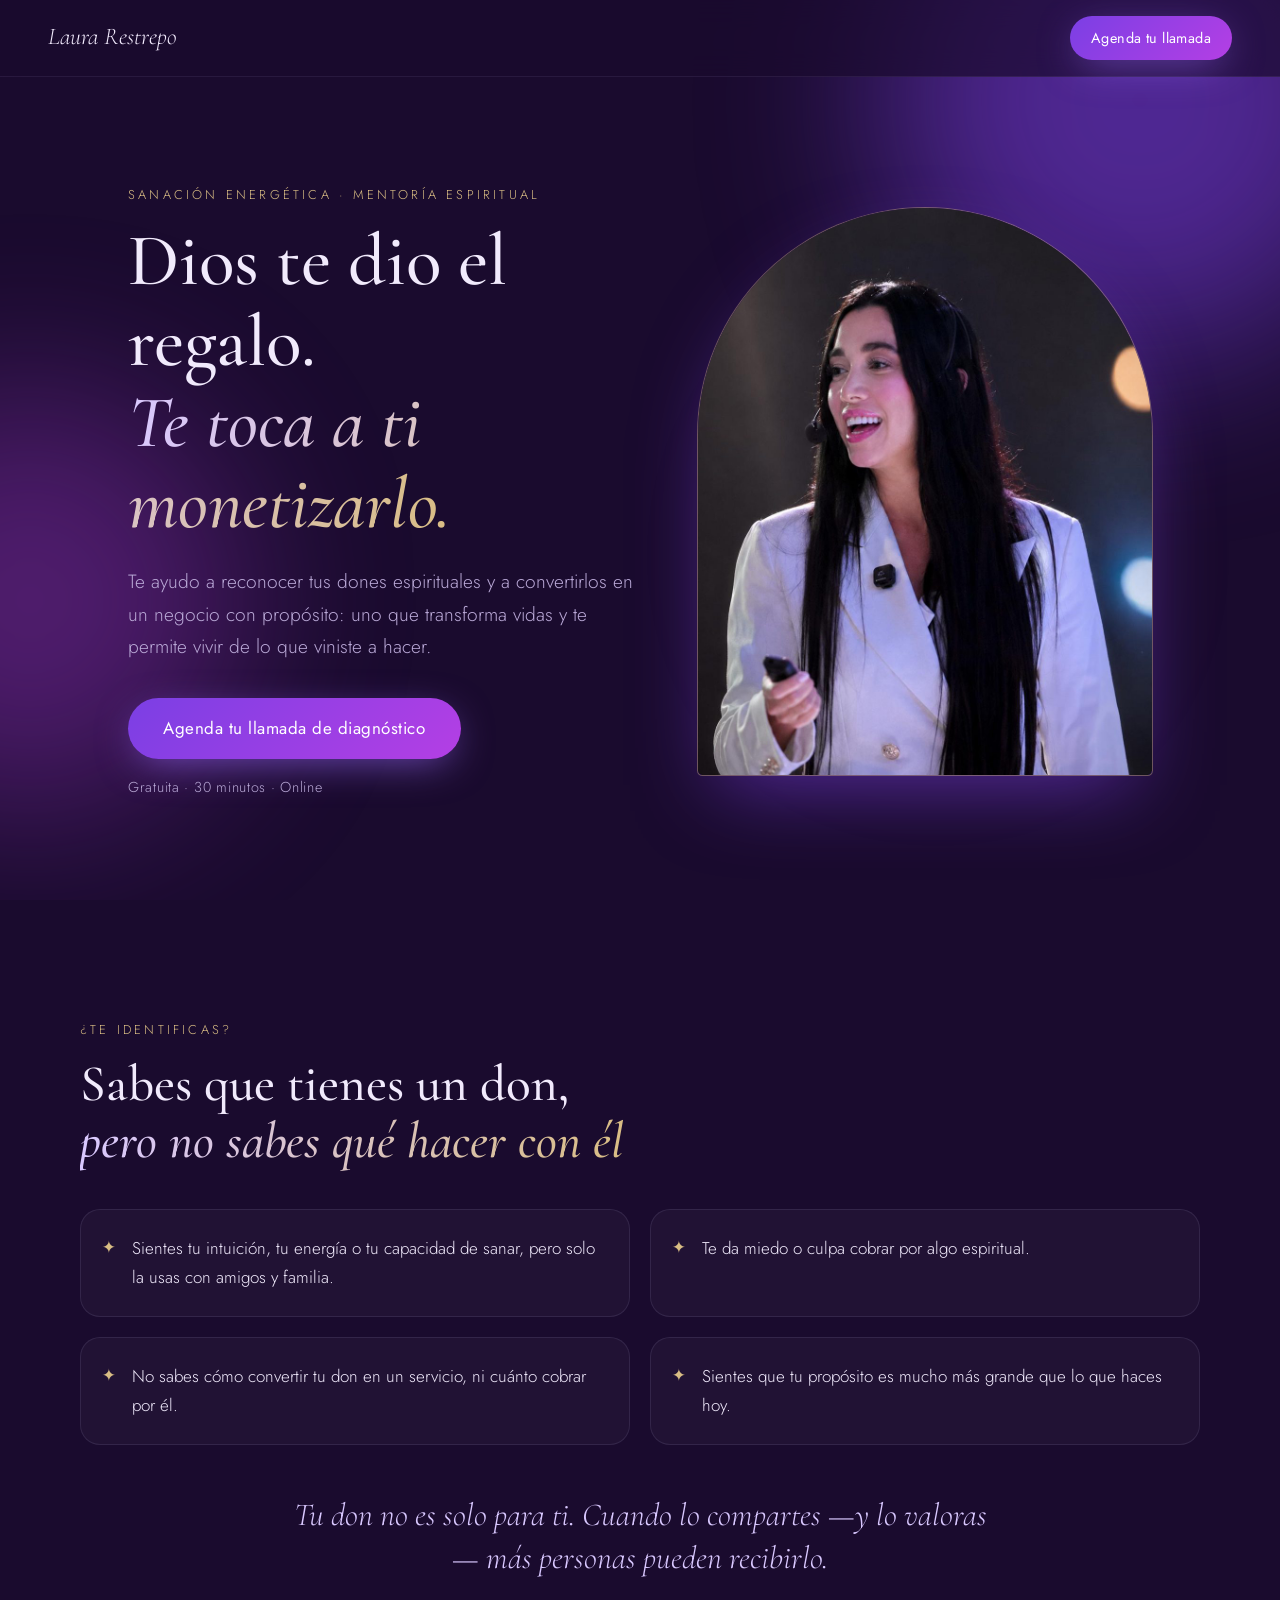
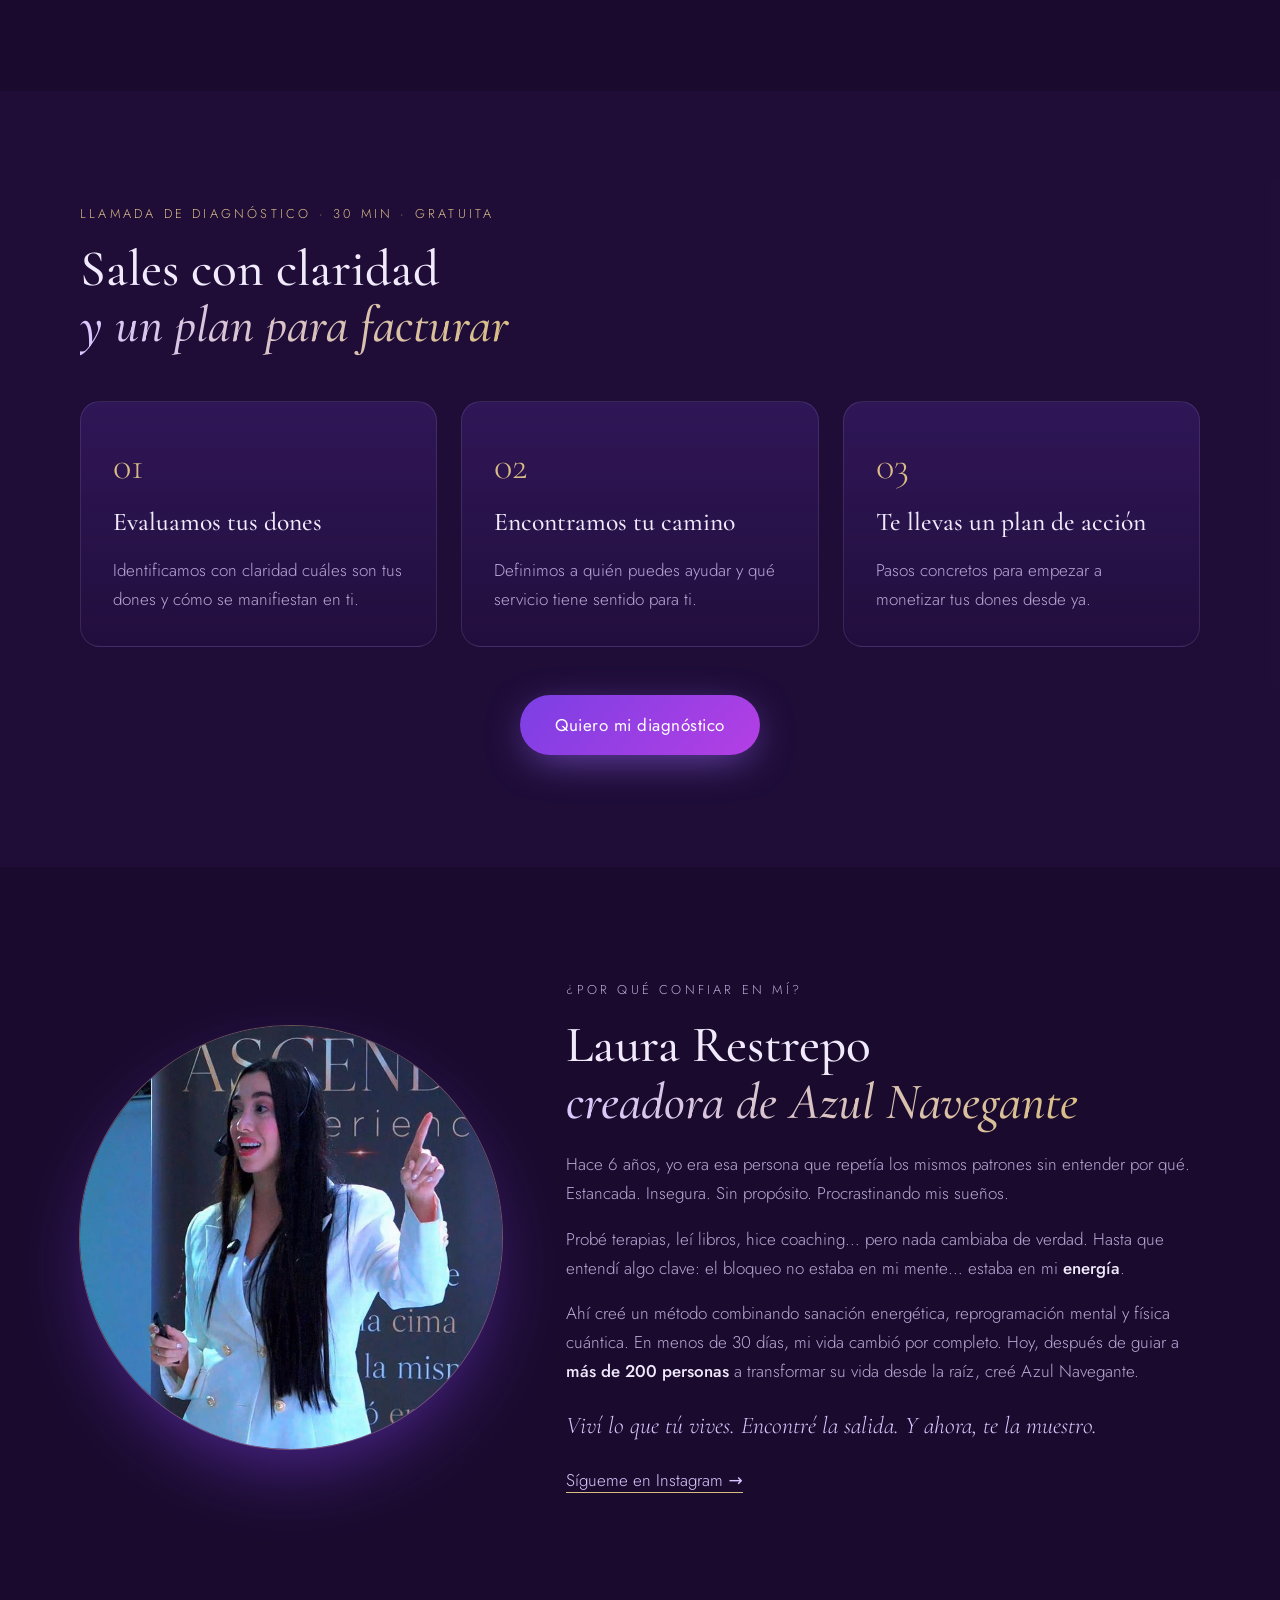
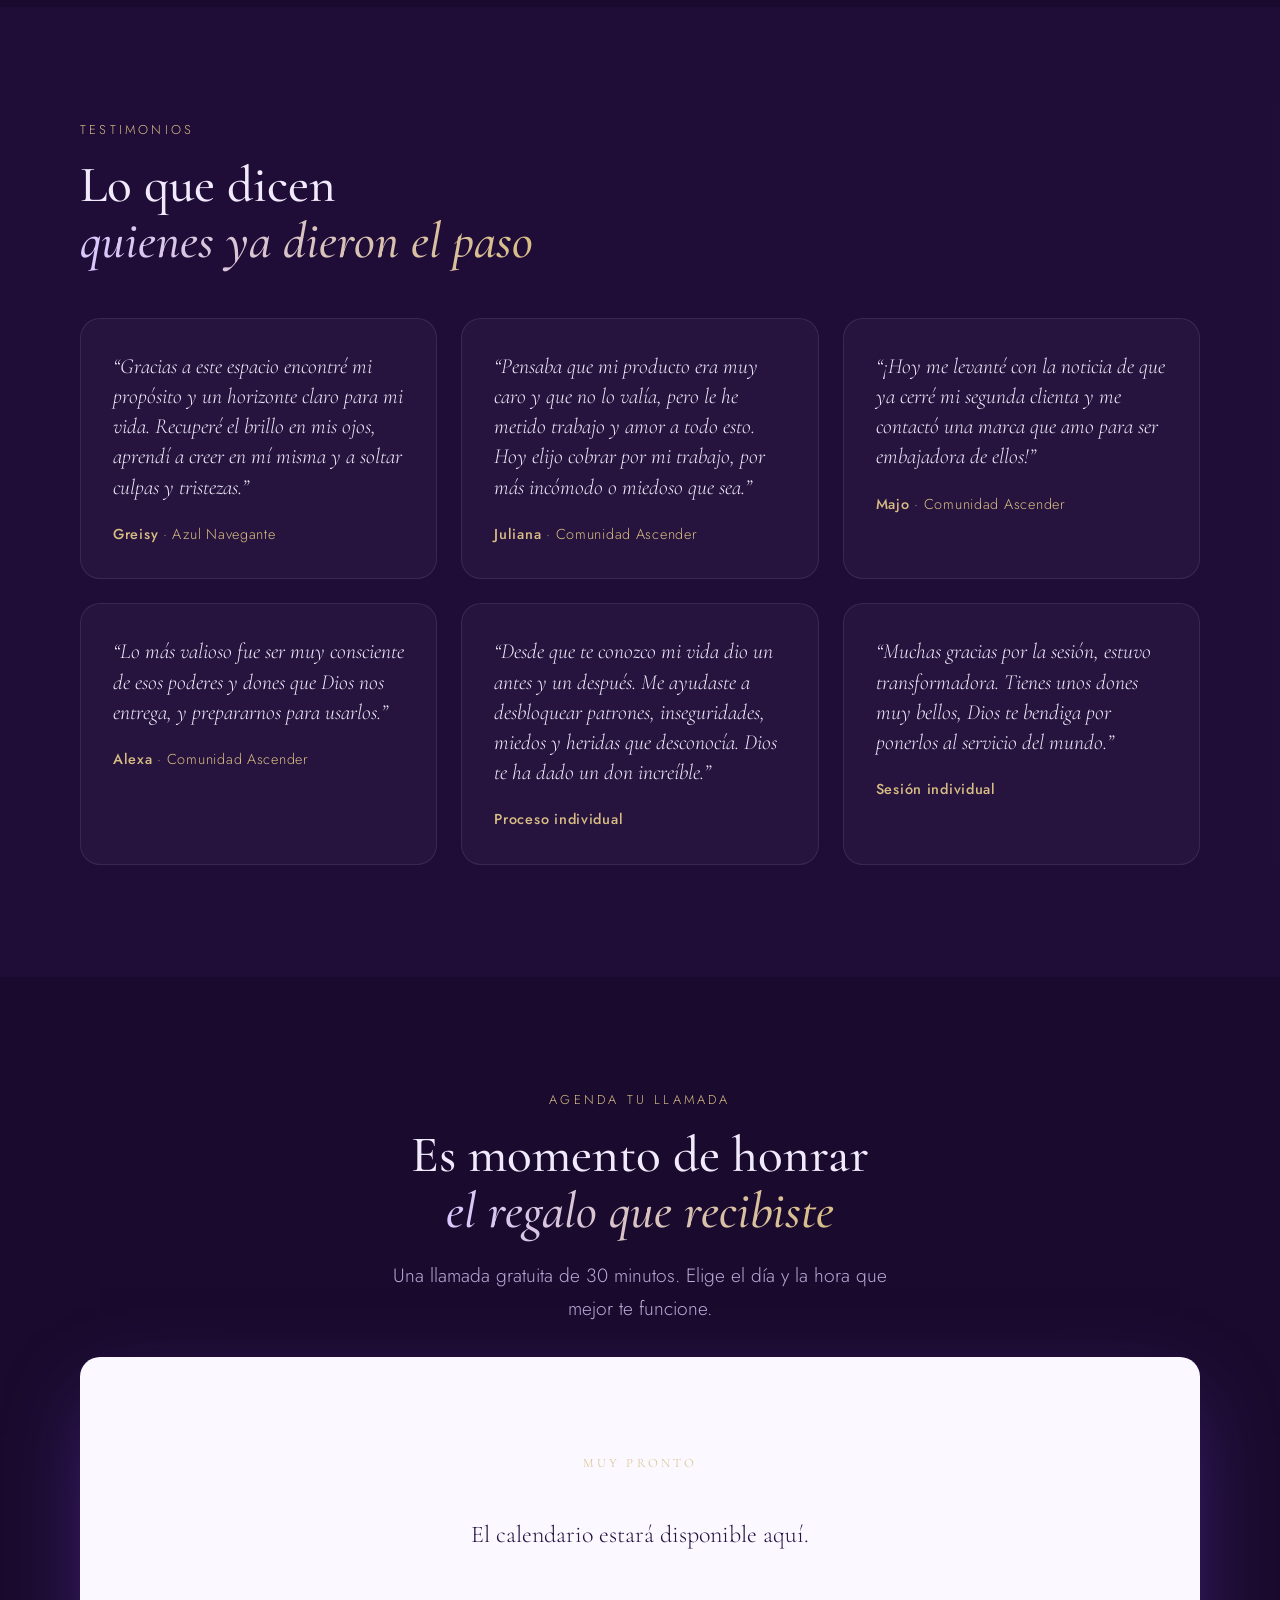
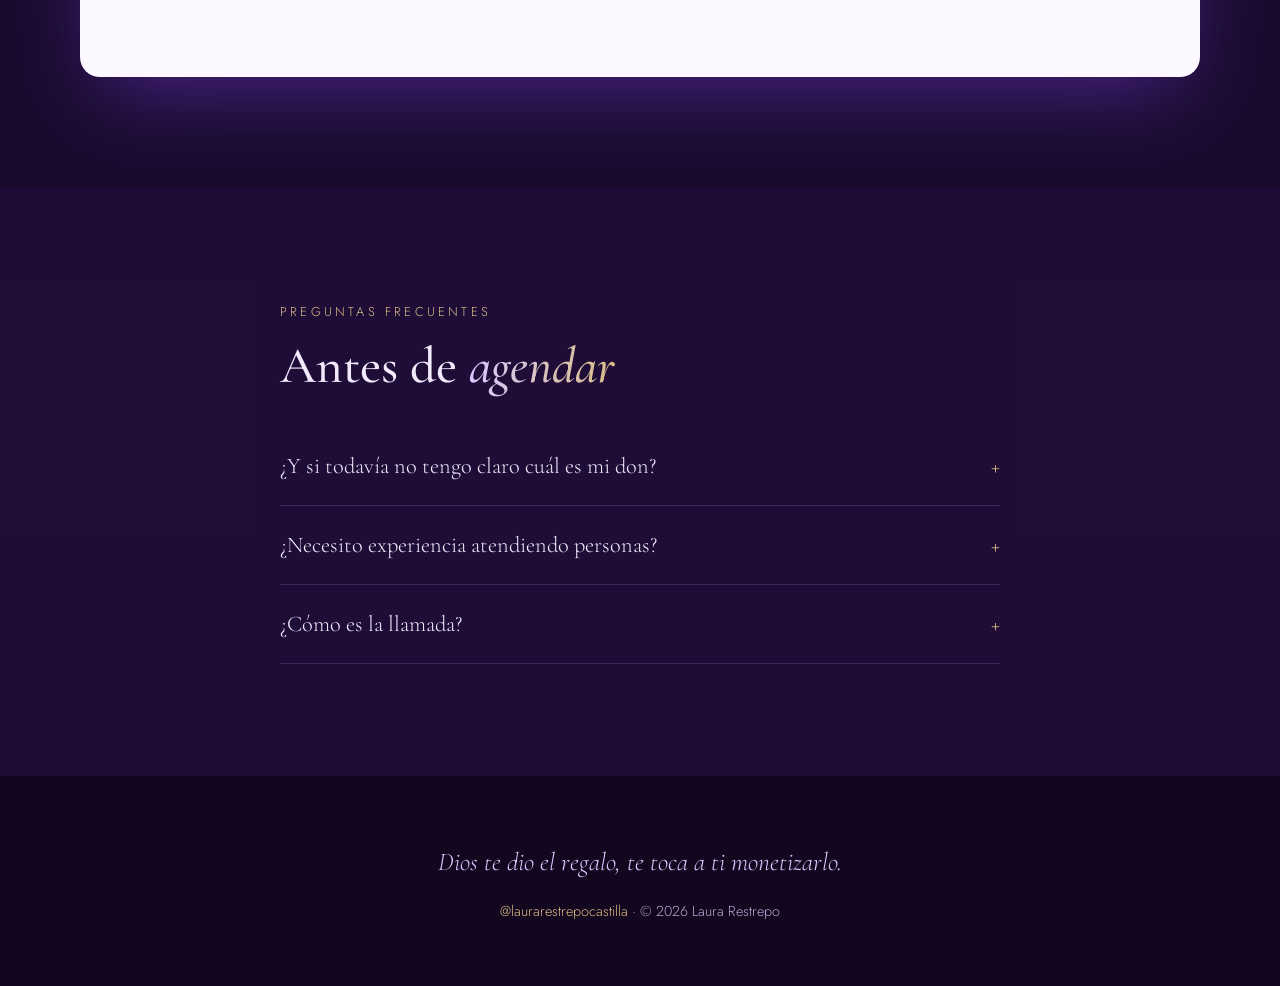
==== index.html @ 6143a809 "Testimonios reales en la landing y la masterclass Las capturas originales quedan fuera de git (Testi" ====
<!doctype html>
<html lang="es">
<head>
  <meta charset="utf-8" />
  <meta name="viewport" content="width=device-width, initial-scale=1" />
  <title>Laura Restrepo · Monetiza tus dones espirituales</title>
  <meta name="description" content="Dios te dio el regalo, te toca a ti monetizarlo. Agenda tu llamada de diagnóstico gratuita con Laura Restrepo y crea un plan de acción para facturar con tus dones espirituales." />
  <meta name="theme-color" content="#1a0b2e" />

  <!-- Open Graph (cómo se ve el link al compartirlo en WhatsApp / Instagram) -->
  <meta property="og:title" content="Dios te dio el regalo. Te toca a ti monetizarlo." />
  <meta property="og:description" content="Agenda tu llamada de diagnóstico con Laura Restrepo." />
  <meta property="og:image" content="/assets/laura.jpg" />
  <meta property="og:type" content="website" />

  <link rel="preconnect" href="https://fonts.googleapis.com" />
  <link rel="preconnect" href="https://fonts.gstatic.com" crossorigin />
  <link href="https://fonts.googleapis.com/css2?family=Cormorant+Garamond:ital,wght@0,400;0,500;0,600;1,400;1,500&family=Jost:wght@300;400;500&display=swap" rel="stylesheet" />
  <link rel="stylesheet" href="styles.css" />
</head>
<body>
  <div class="aura" aria-hidden="true">
    <span class="orb orb--1"></span>
    <span class="orb orb--2"></span>
    <span class="orb orb--3"></span>
  </div>

  <header class="nav">
    <a href="#" class="nav__logo">Laura Restrepo</a>
    <a href="#agenda" class="btn btn--small">Agenda tu llamada</a>
  </header>

  <main>
    <!-- HERO -->
    <section class="hero">
      <div class="hero__text reveal">
        <p class="eyebrow">Sanación energética · Mentoría espiritual</p>
        <h1>Dios te dio el regalo.<br /><em>Te toca a ti monetizarlo.</em></h1>
        <p class="lead">
          Te ayudo a reconocer tus dones espirituales y a convertirlos en un negocio
          con propósito: uno que transforma vidas y te permite vivir de lo que viniste a hacer.
        </p>
        <a href="#agenda" class="btn">Agenda tu llamada de diagnóstico</a>
        <p class="cta-note">Gratuita · 30 minutos · Online</p>
      </div>
      <div class="hero__photo reveal">
        <div class="photo-frame">
          <!-- Reemplaza assets/laura.jpg por la foto principal de Laura (vertical, 4:5) -->
          <img src="assets/laura.jpg" alt="Laura Restrepo, sanadora energética" onerror="this.remove()" />
        </div>
      </div>
    </section>

    <!-- DOLOR -->
    <section class="section">
      <div class="container">
        <p class="eyebrow reveal">¿Te identificas?</p>
        <h2 class="reveal">Sabes que tienes un don,<br /><em>pero no sabes qué hacer con él</em></h2>
        <ul class="pains">
          <li class="reveal">Sientes tu intuición, tu energía o tu capacidad de sanar, pero solo la usas con amigos y familia.</li>
          <li class="reveal">Te da miedo o culpa cobrar por algo espiritual.</li>
          <li class="reveal">No sabes cómo convertir tu don en un servicio, ni cuánto cobrar por él.</li>
          <li class="reveal">Sientes que tu propósito es mucho más grande que lo que haces hoy.</li>
        </ul>
        <blockquote class="reframe reveal">
          Tu don no es solo para ti. Cuando lo compartes —y lo valoras— más personas pueden recibirlo.
        </blockquote>
      </div>
    </section>

    <!-- LA LLAMADA -->
    <section class="section section--alt">
      <div class="container">
        <p class="eyebrow reveal">Llamada de diagnóstico · 30 min · Gratuita</p>
        <h2 class="reveal">Sales con claridad<br /><em>y un plan para facturar</em></h2>
        <div class="steps">
          <article class="step reveal">
            <span class="step__num">01</span>
            <h3>Evaluamos tus dones</h3>
            <p>Identificamos con claridad cuáles son tus dones y cómo se manifiestan en ti.</p>
          </article>
          <article class="step reveal">
            <span class="step__num">02</span>
            <h3>Encontramos tu camino</h3>
            <p>Definimos a quién puedes ayudar y qué servicio tiene sentido para ti.</p>
          </article>
          <article class="step reveal">
            <span class="step__num">03</span>
            <h3>Te llevas un plan de acción</h3>
            <p>Pasos concretos para empezar a monetizar tus dones desde ya.</p>
          </article>
        </div>
        <div class="center reveal">
          <a href="#agenda" class="btn">Quiero mi diagnóstico</a>
        </div>
      </div>
    </section>

    <!-- SOBRE LAURA -->
    <section class="section">
      <div class="container about">
        <div class="about__photo reveal">
          <div class="photo-frame photo-frame--round">
            <!-- Foto secundaria de Laura (cuadrada) -->
            <img src="assets/laura-about.jpg" alt="Laura Restrepo" onerror="this.remove()" />
          </div>
        </div>
        <div class="about__text reveal">
          <p class="eyebrow">¿Por qué confiar en mí?</p>
          <h2>Laura Restrepo<br /><em>creadora de Azul Navegante</em></h2>
          <p>
            Hace 6 años, yo era esa persona que repetía los mismos patrones sin entender por qué.
            Estancada. Insegura. Sin propósito. Procrastinando mis sueños.
          </p>
          <p>
            Probé terapias, leí libros, hice coaching… pero nada cambiaba de verdad. Hasta que entendí algo clave:
            el bloqueo no estaba en mi mente… estaba en mi <strong>energía</strong>.
          </p>
          <p>
            Ahí creé un método combinando sanación energética, reprogramación mental y física cuántica.
            En menos de 30 días, mi vida cambió por completo. Hoy, después de guiar a
            <strong>más de 200 personas</strong> a transformar su vida desde la raíz, creé Azul Navegante.
          </p>
          <p class="about__close">Viví lo que tú vives. Encontré la salida. Y ahora, te la muestro.</p>
          <a href="https://www.instagram.com/laurarestrepocastilla/" target="_blank" rel="noopener" class="link">
            Sígueme en Instagram →
          </a>
        </div>
      </div>
    </section>

    <!-- TESTIMONIOS -->
    <section class="section section--alt">
      <div class="container">
        <p class="eyebrow reveal">Testimonios</p>
        <h2 class="reveal">Lo que dicen<br /><em>quienes ya dieron el paso</em></h2>
        <div class="testimonials">
          <figure class="testimonial reveal">
            <blockquote>“Gracias a este espacio encontré mi propósito y un horizonte claro para mi vida. Recuperé el brillo en mis ojos, aprendí a creer en mí misma y a soltar culpas y tristezas.”</blockquote>
            <figcaption><strong>Greisy</strong> · Azul Navegante</figcaption>
          </figure>
          <figure class="testimonial reveal">
            <blockquote>“Pensaba que mi producto era muy caro y que no lo valía, pero le he metido trabajo y amor a todo esto. Hoy elijo cobrar por mi trabajo, por más incómodo o miedoso que sea.”</blockquote>
            <figcaption><strong>Juliana</strong> · Comunidad Ascender</figcaption>
          </figure>
          <figure class="testimonial reveal">
            <blockquote>“¡Hoy me levanté con la noticia de que ya cerré mi segunda clienta y me contactó una marca que amo para ser embajadora de ellos!”</blockquote>
            <figcaption><strong>Majo</strong> · Comunidad Ascender</figcaption>
          </figure>
          <figure class="testimonial reveal">
            <blockquote>“Lo más valioso fue ser muy consciente de esos poderes y dones que Dios nos entrega, y prepararnos para usarlos.”</blockquote>
            <figcaption><strong>Alexa</strong> · Comunidad Ascender</figcaption>
          </figure>
          <figure class="testimonial reveal">
            <blockquote>“Desde que te conozco mi vida dio un antes y un después. Me ayudaste a desbloquear patrones, inseguridades, miedos y heridas que desconocía. Dios te ha dado un don increíble.”</blockquote>
            <figcaption><strong>Proceso individual</strong></figcaption>
          </figure>
          <figure class="testimonial reveal">
            <blockquote>“Muchas gracias por la sesión, estuvo transformadora. Tienes unos dones muy bellos, Dios te bendiga por ponerlos al servicio del mundo.”</blockquote>
            <figcaption><strong>Sesión individual</strong></figcaption>
          </figure>
        </div>
      </div>
    </section>

    <!-- AGENDA -->
    <section class="section" id="agenda">
      <div class="container">
        <p class="eyebrow reveal">Agenda tu llamada</p>
        <h2 class="reveal">Es momento de honrar<br /><em>el regalo que recibiste</em></h2>
        <p class="lead center reveal">Una llamada gratuita de 30 minutos. Elige el día y la hora que mejor te funcione.</p>
        <!-- El link de Calendly se configura en script.js (CALENDLY_URL) -->
        <div id="calendly" class="booking reveal">
          <div class="booking__placeholder">
            <p class="eyebrow">Muy pronto</p>
            <p>El calendario estará disponible aquí.</p>
          </div>
        </div>
      </div>
    </section>

    <!-- FAQ -->
    <section class="section section--alt">
      <div class="container container--narrow">
        <p class="eyebrow reveal">Preguntas frecuentes</p>
        <h2 class="reveal">Antes de <em>agendar</em></h2>
        <div class="faq">
          <details class="reveal">
            <summary>¿Y si todavía no tengo claro cuál es mi don?</summary>
            <p>Para eso es la llamada. Juntas evaluamos lo que sientes y vives, y le damos nombre a tus dones.</p>
          </details>
          <details class="reveal">
            <summary>¿Necesito experiencia atendiendo personas?</summary>
            <p>No. Trabajamos desde donde estás hoy, tengas o no clientes.</p>
          </details>
          <details class="reveal">
            <summary>¿Cómo es la llamada?</summary>
            <p>Es una videollamada online, gratuita, de 30 minutos. Al final, si tiene sentido trabajar juntas, te cuento cómo puedo acompañarte. Si no, igual te llevas tu plan de acción.</p>
          </details>
        </div>
      </div>
    </section>
  </main>

  <footer class="footer">
    <p class="footer__quote">Dios te dio el regalo, te toca a ti monetizarlo.</p>
    <p>
      <a href="https://www.instagram.com/laurarestrepocastilla/" target="_blank" rel="noopener">@laurarestrepocastilla</a>
      · © <span id="year"></span> Laura Restrepo
    </p>
  </footer>

  <script src="script.js"></script>
</body>
</html>
---- styles.css ----
:root {
  --plum-950: #12071f;
  --plum-900: #1a0b2e;
  --plum-800: #261242;
  --violet-500: #7b3fe4;
  --violet-400: #9d6bff;
  --lavender-200: #d9c8ff;
  --lavender-50: #fbf8ff;
  --gold: #d9bd84;
  --text: #f1eafc;
  --text-muted: #b9a8d6;

  --font-display: "Cormorant Garamond", Georgia, serif;
  --font-body: "Jost", system-ui, sans-serif;

  --radius: 20px;
  --max: 1120px;
}

*,
*::before,
*::after { box-sizing: border-box; }

html { scroll-behavior: smooth; }

body {
  margin: 0;
  background: var(--plum-900);
  color: var(--text);
  font-family: var(--font-body);
  font-weight: 300;
  font-size: 1.0625rem;
  line-height: 1.7;
  overflow-x: hidden;
}

img { display: block; max-width: 100%; }
a { color: inherit; }

h1, h2, h3 {
  font-family: var(--font-display);
  font-weight: 500;
  line-height: 1.1;
  margin: 0 0 1.25rem;
}
h1 { font-size: clamp(2.6rem, 6vw, 4.6rem); }
h2 { font-size: clamp(2rem, 4.5vw, 3.2rem); }
h3 { font-size: 1.6rem; }
h1 em, h2 em {
  font-style: italic;
  background: linear-gradient(90deg, var(--lavender-200), var(--gold));
  -webkit-background-clip: text;
  background-clip: text;
  color: transparent;
}

.eyebrow {
  font-size: 0.8rem;
  letter-spacing: 0.25em;
  text-transform: uppercase;
  color: var(--gold);
  margin: 0 0 1rem;
}
.lead { font-size: 1.2rem; color: var(--text-muted); max-width: 34rem; }
.center { text-align: center; margin-inline: auto; }

/* ---------- Aura de fondo ---------- */
.aura { position: fixed; inset: 0; z-index: -1; overflow: hidden; pointer-events: none; }
.orb {
  position: absolute;
  border-radius: 50%;
  filter: blur(90px);
  opacity: 0.55;
  animation: float 18s ease-in-out infinite alternate;
}
.orb--1 { width: 520px; height: 520px; background: var(--violet-500); top: -160px; right: -120px; }
.orb--2 { width: 420px; height: 420px; background: #b43fe4; bottom: 10%; left: -180px; animation-delay: -6s; opacity: 0.35; }
.orb--3 { width: 300px; height: 300px; background: var(--gold); top: 45%; right: 15%; animation-delay: -12s; opacity: 0.12; }

@keyframes float {
  to { transform: translate(60px, 80px) scale(1.15); }
}

/* ---------- Botones ---------- */
.btn {
  display: inline-block;
  padding: 1rem 2.2rem;
  border-radius: 999px;
  background: linear-gradient(135deg, var(--violet-500), #b43fe4);
  color: #fff;
  text-decoration: none;
  font-weight: 400;
  letter-spacing: 0.03em;
  box-shadow: 0 10px 40px -10px rgba(157, 107, 255, 0.7);
  transition: transform 0.25s, box-shadow 0.25s;
}
.btn:hover { transform: translateY(-2px); box-shadow: 0 16px 50px -10px rgba(157, 107, 255, 0.9); }
.btn--small { padding: 0.6rem 1.3rem; font-size: 0.9rem; }

.link { color: var(--lavender-200); text-decoration: none; border-bottom: 1px solid var(--gold); }

/* ---------- Nav ---------- */
.nav {
  position: sticky;
  top: 0;
  z-index: 10;
  display: flex;
  align-items: center;
  justify-content: space-between;
  padding: 1rem clamp(1rem, 4vw, 3rem);
  background: rgba(26, 11, 46, 0.7);
  backdrop-filter: blur(14px);
  border-bottom: 1px solid rgba(217, 200, 255, 0.08);
}
.nav__logo {
  font-family: var(--font-display);
  font-size: 1.5rem;
  font-style: italic;
  text-decoration: none;
}

/* ---------- Hero ---------- */
.hero {
  max-width: var(--max);
  margin: 0 auto;
  min-height: calc(100vh - 70px);
  display: grid;
  grid-template-columns: 1.15fr 1fr;
  align-items: center;
  gap: 3rem;
  padding: 3rem clamp(1rem, 4vw, 3rem);
}
.hero__text .lead { margin-bottom: 2.2rem; }

.photo-frame {
  position: relative;
  aspect-ratio: 4 / 5;
  border-radius: 999px 999px var(--radius) var(--radius);
  overflow: hidden;
  background:
    radial-gradient(circle at 50% 35%, rgba(217, 189, 132, 0.35), transparent 60%),
    linear-gradient(160deg, var(--plum-800), var(--violet-500));
  box-shadow: 0 0 0 1px rgba(217, 189, 132, 0.4), 0 30px 80px -20px rgba(123, 63, 228, 0.6);
}
.photo-frame img { width: 100%; height: 100%; object-fit: cover; }
.photo-frame--round { aspect-ratio: 1; border-radius: 50%; }

/* ---------- Secciones ---------- */
.section { padding: clamp(4rem, 10vw, 7rem) clamp(1rem, 4vw, 3rem); }
.section--alt { background: rgba(38, 18, 66, 0.55); }
.container { max-width: var(--max); margin: 0 auto; }
.container--narrow { max-width: 720px; }

.pains {
  list-style: none;
  padding: 0;
  margin: 2.5rem 0;
  display: grid;
  grid-template-columns: repeat(2, 1fr);
  gap: 1.25rem;
}
.pains li {
  padding: 1.5rem 1.5rem 1.5rem 3.2rem;
  border-radius: var(--radius);
  background: rgba(255, 255, 255, 0.03);
  border: 1px solid rgba(217, 200, 255, 0.1);
  position: relative;
}
.pains li::before {
  content: "✦";
  position: absolute;
  left: 1.3rem;
  top: 1.45rem;
  color: var(--gold);
}

.reframe {
  margin: 3rem auto 0;
  max-width: 44rem;
  text-align: center;
  font-family: var(--font-display);
  font-style: italic;
  font-size: clamp(1.5rem, 3vw, 2rem);
  line-height: 1.35;
  color: var(--lavender-200);
}

.steps {
  display: grid;
  grid-template-columns: repeat(3, 1fr);
  gap: 1.5rem;
  margin: 3rem 0;
}
.step {
  padding: 2rem;
  border-radius: var(--radius);
  background: linear-gradient(180deg, rgba(123, 63, 228, 0.18), rgba(123, 63, 228, 0.03));
  border: 1px solid rgba(217, 200, 255, 0.12);
}
.step__num {
  font-family: var(--font-display);
  font-size: 2.4rem;
  color: var(--gold);
  display: block;
  margin-bottom: 0.5rem;
}
.step p { color: var(--text-muted); margin: 0; }

.about {
  display: grid;
  grid-template-columns: 0.8fr 1.2fr;
  gap: 4rem;
  align-items: center;
}
.about__text p { color: var(--text-muted); }
.about__text strong { color: var(--text); font-weight: 500; }
.about__close {
  font-family: var(--font-display);
  font-style: italic;
  font-size: 1.5rem;
  line-height: 1.35;
  color: var(--lavender-200) !important;
}

.cta-note { margin: 1rem 0 0; font-size: 0.9rem; letter-spacing: 0.05em; color: var(--text-muted); }

.gifts {
  list-style: none;
  padding: 0;
  margin: 1.25rem 0;
  display: flex;
  flex-wrap: wrap;
  gap: 0.6rem;
}
.gifts li {
  padding: 0.4rem 1rem;
  border-radius: 999px;
  border: 1px solid rgba(217, 189, 132, 0.45);
  color: var(--gold);
  font-size: 0.9rem;
}

.testimonials {
  display: grid;
  grid-template-columns: repeat(3, 1fr);
  gap: 1.5rem;
  margin-top: 3rem;
}
.testimonial {
  margin: 0;
  padding: 2rem;
  border-radius: var(--radius);
  background: rgba(255, 255, 255, 0.03);
  border: 1px solid rgba(217, 200, 255, 0.1);
}
.testimonial blockquote {
  margin: 0 0 1.25rem;
  font-family: var(--font-display);
  font-style: italic;
  font-size: 1.35rem;
  line-height: 1.4;
}
.testimonial figcaption { color: var(--gold); font-size: 0.9rem; letter-spacing: 0.05em; }
.testimonial figcaption strong { font-weight: 500; }

#agenda h2, #agenda .eyebrow { text-align: center; }
.booking {
  min-width: 320px;
  height: 720px;
  margin-top: 2rem;
  border-radius: var(--radius);
  overflow: hidden;
  background: var(--lavender-50);
  box-shadow: 0 30px 80px -20px rgba(123, 63, 228, 0.5);
}

.booking__placeholder {
  height: 100%;
  display: flex;
  flex-direction: column;
  align-items: center;
  justify-content: center;
  text-align: center;
  color: var(--plum-800);
  font-family: var(--font-display);
  font-size: 1.5rem;
}
.booking:has(.booking__placeholder) { height: 320px; }

.faq { margin-top: 2rem; }
.faq details {
  border-bottom: 1px solid rgba(217, 200, 255, 0.15);
  padding: 1.25rem 0;
}
.faq summary {
  cursor: pointer;
  list-style: none;
  font-family: var(--font-display);
  font-size: 1.4rem;
  display: flex;
  justify-content: space-between;
  gap: 1rem;
}
.faq summary::-webkit-details-marker { display: none; }
.faq summary::after { content: "+"; color: var(--gold); transition: transform 0.25s; }
.faq details[open] summary::after { transform: rotate(45deg); }
.faq details p { color: var(--text-muted); margin: 0.75rem 0 0; }

.footer {
  text-align: center;
  padding: 4rem 1rem 3rem;
  background: var(--plum-950);
  color: var(--text-muted);
  font-size: 0.9rem;
}
.footer__quote {
  font-family: var(--font-display);
  font-style: italic;
  font-size: 1.6rem;
  color: var(--lavender-200);
  margin: 0 0 1rem;
}
.footer a { text-decoration: none; color: var(--gold); }

/* ---------- Animación al hacer scroll ---------- */
.reveal { opacity: 0; transform: translateY(24px); transition: opacity 0.9s ease, transform 0.9s ease; }
.reveal.is-visible { opacity: 1; transform: none; }

@media (prefers-reduced-motion: reduce) {
  html { scroll-behavior: auto; }
  .orb { animation: none; }
  .reveal { opacity: 1; transform: none; transition: none; }
}

/* ---------- Responsive ---------- */
@media (max-width: 860px) {
  .hero, .about { grid-template-columns: 1fr; }
  .hero { min-height: auto; text-align: center; gap: 2.5rem; }
  .hero .lead { margin-inline: auto; }
  .hero__photo { max-width: 340px; margin: 0 auto; order: -1; }
  .about { gap: 2rem; text-align: center; }
  .about__photo { max-width: 260px; margin: 0 auto; }
  .gifts { justify-content: center; }
  .pains, .steps, .testimonials { grid-template-columns: 1fr; }
  .nav__logo { font-size: 1.25rem; }
  .booking { height: 1000px; min-width: 0; }
}
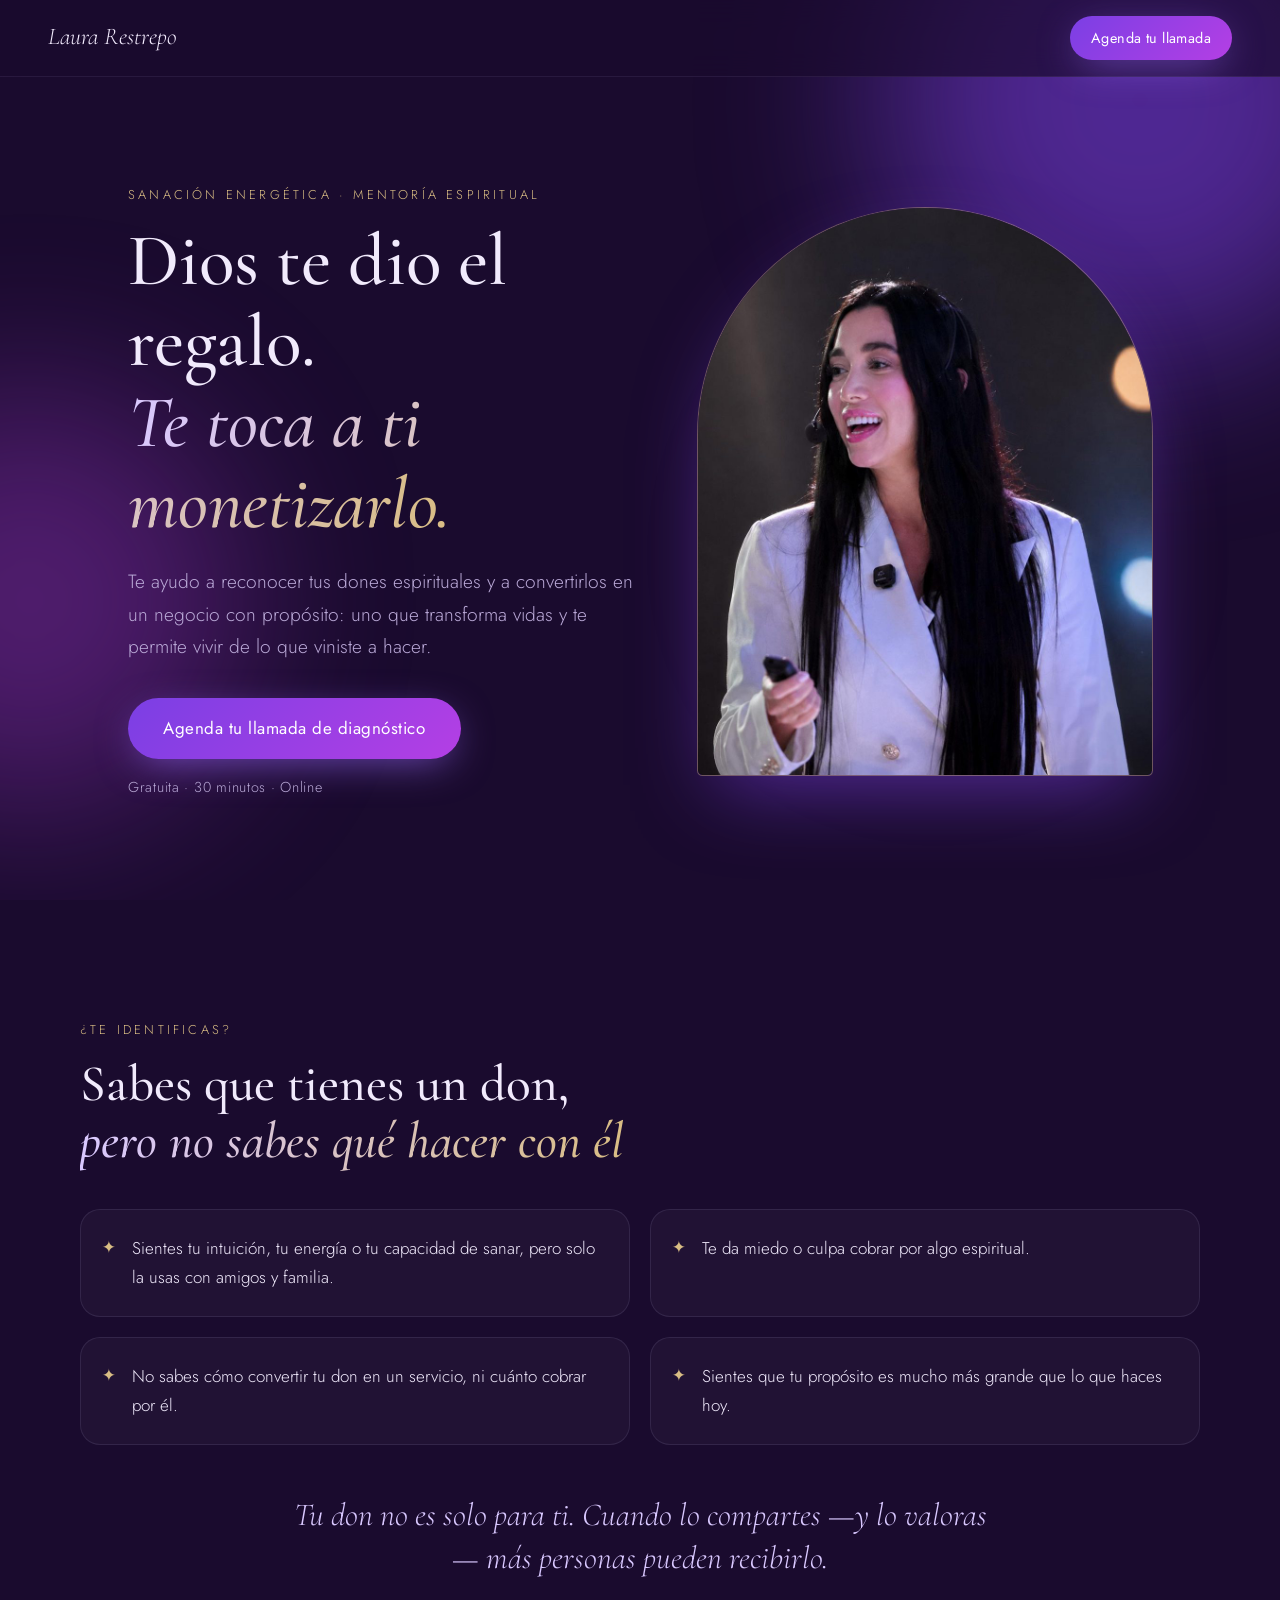
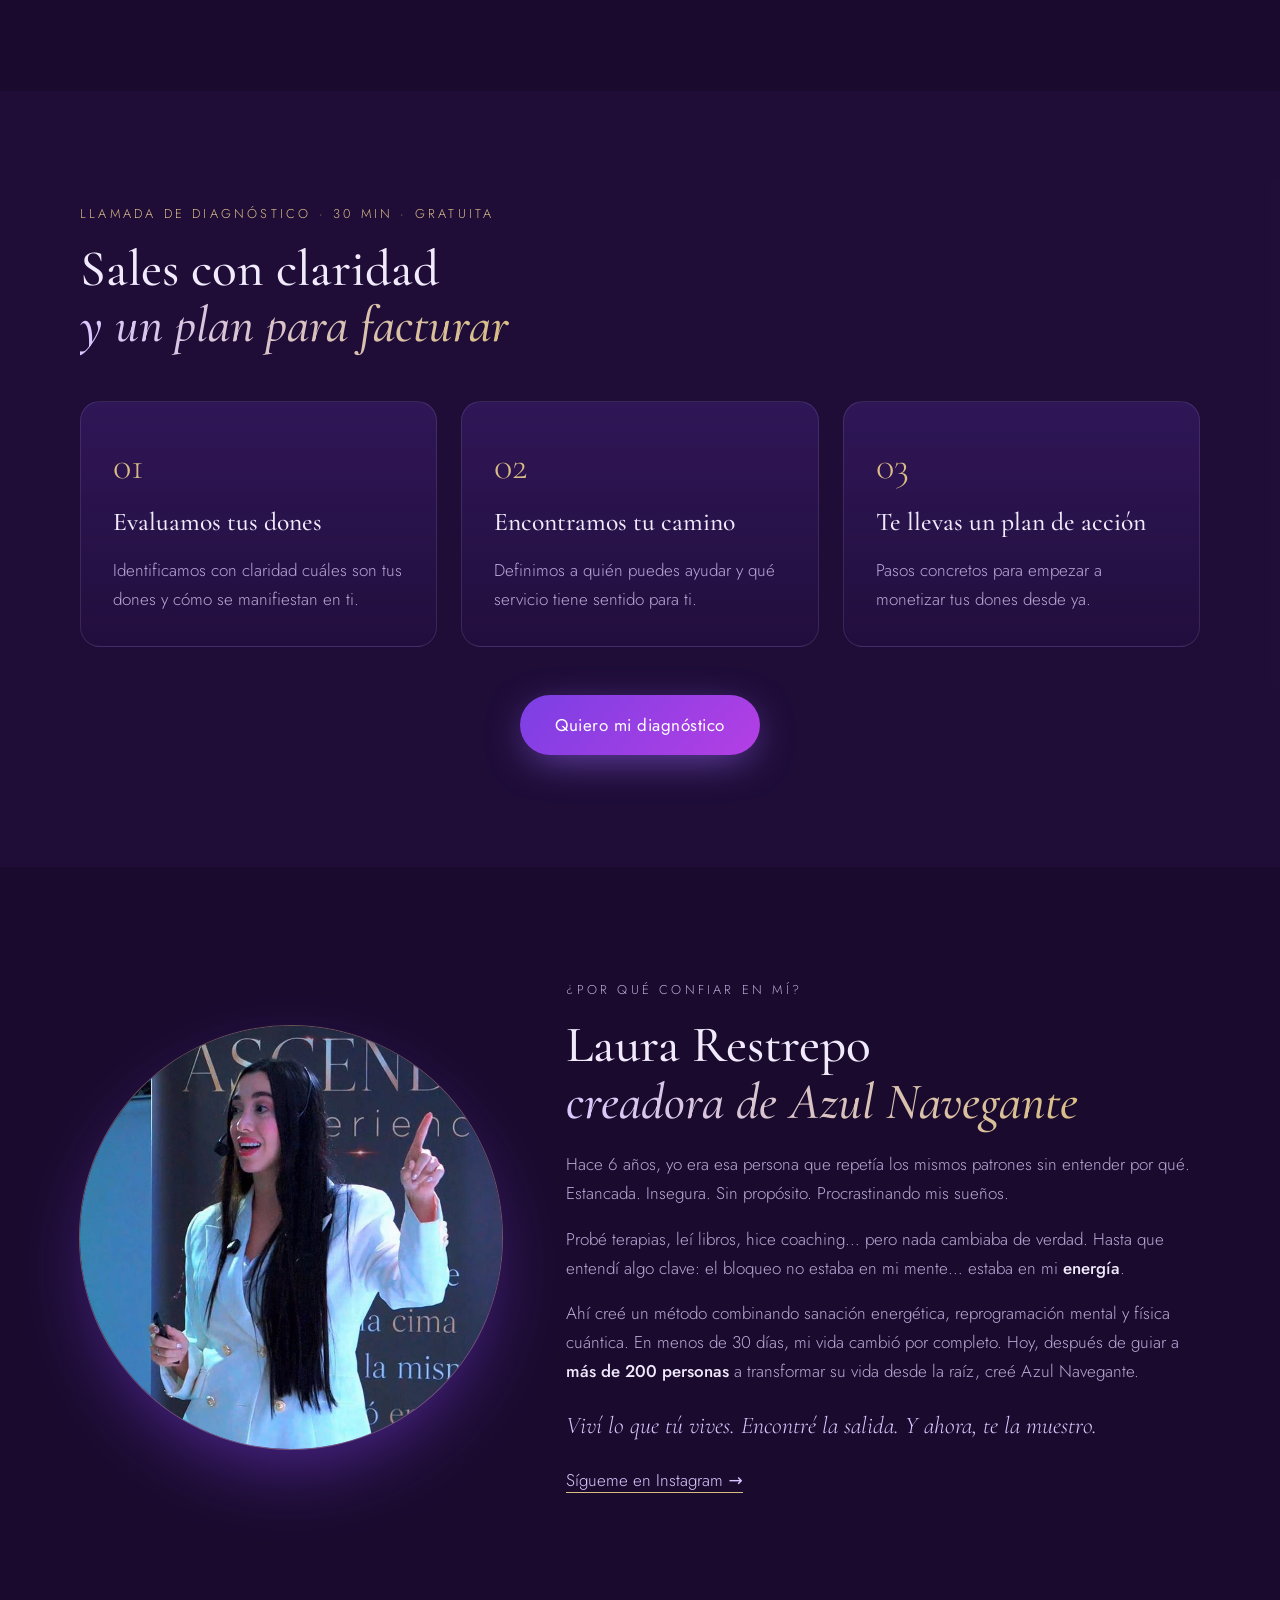
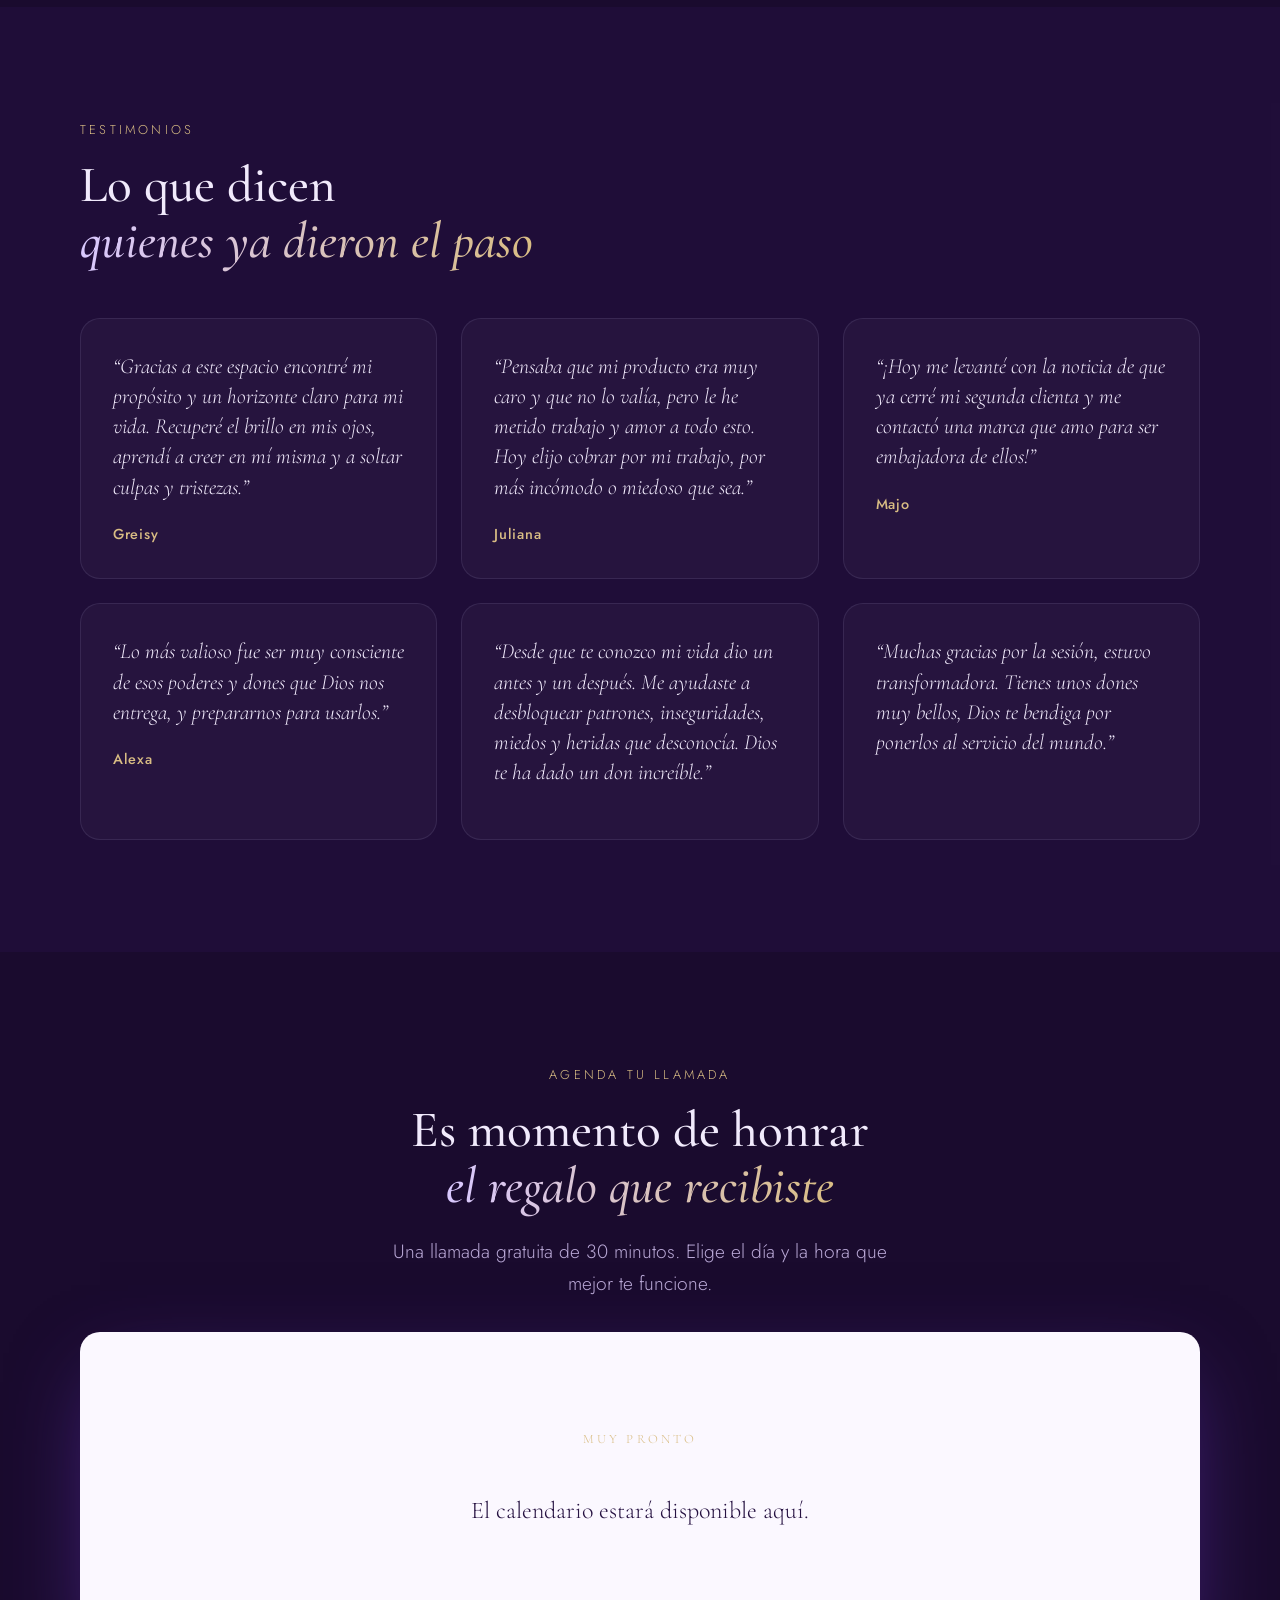
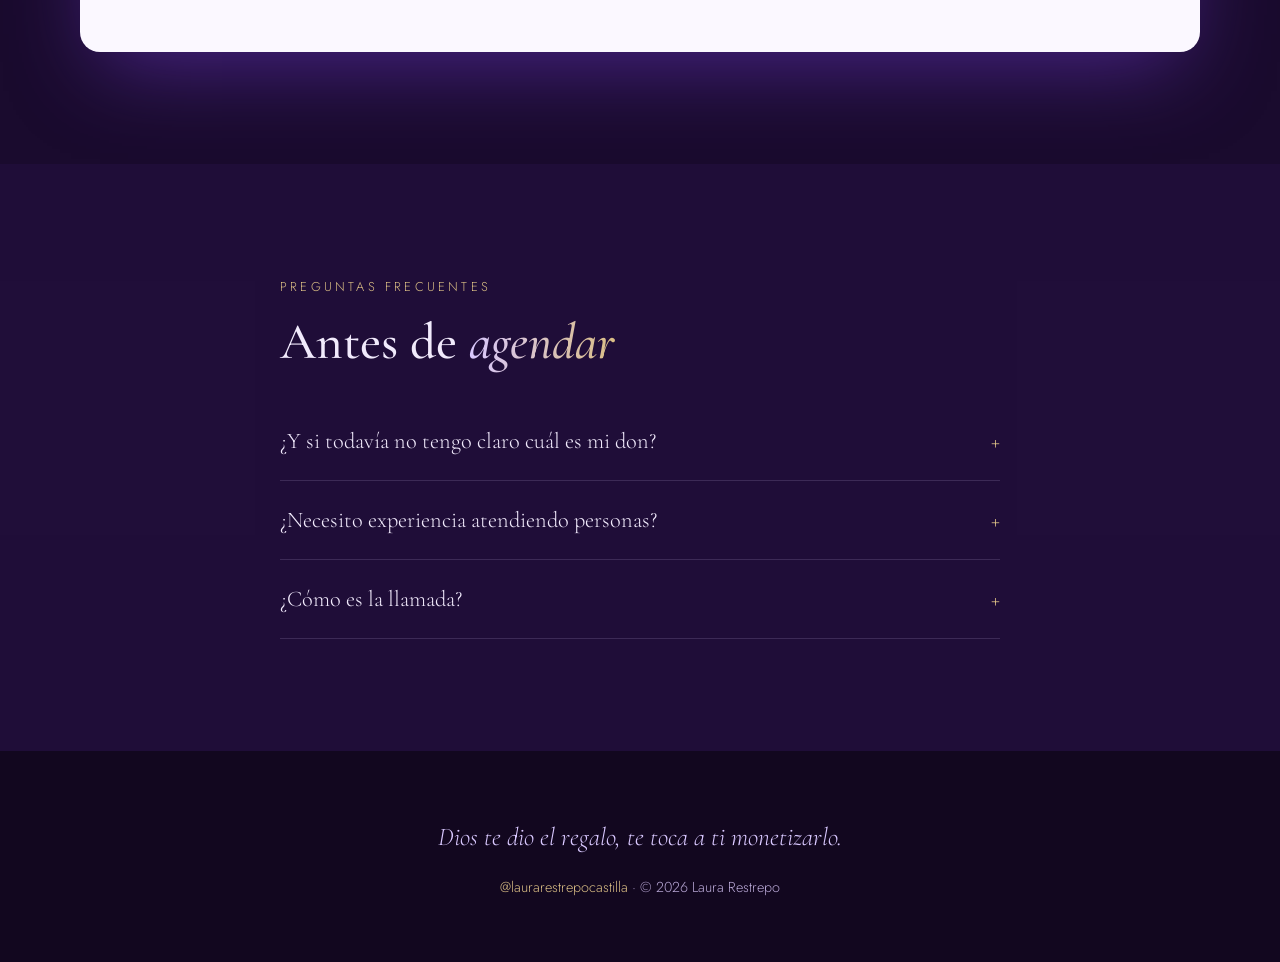
==== commit c759e8cd: "Quitar la procedencia de los testimonios Co-Authored-By: Claude Opus 5.5 <noreply@anthropic.com>" ====
--- a/index.html
+++ b/index.html
@@ -137,27 +137,25 @@
         <div class="testimonials">
           <figure class="testimonial reveal">
             <blockquote>“Gracias a este espacio encontré mi propósito y un horizonte claro para mi vida. Recuperé el brillo en mis ojos, aprendí a creer en mí misma y a soltar culpas y tristezas.”</blockquote>
-            <figcaption><strong>Greisy</strong> · Azul Navegante</figcaption>
+            <figcaption><strong>Greisy</strong></figcaption>
           </figure>
           <figure class="testimonial reveal">
             <blockquote>“Pensaba que mi producto era muy caro y que no lo valía, pero le he metido trabajo y amor a todo esto. Hoy elijo cobrar por mi trabajo, por más incómodo o miedoso que sea.”</blockquote>
-            <figcaption><strong>Juliana</strong> · Comunidad Ascender</figcaption>
+            <figcaption><strong>Juliana</strong></figcaption>
           </figure>
           <figure class="testimonial reveal">
             <blockquote>“¡Hoy me levanté con la noticia de que ya cerré mi segunda clienta y me contactó una marca que amo para ser embajadora de ellos!”</blockquote>
-            <figcaption><strong>Majo</strong> · Comunidad Ascender</figcaption>
+            <figcaption><strong>Majo</strong></figcaption>
           </figure>
           <figure class="testimonial reveal">
             <blockquote>“Lo más valioso fue ser muy consciente de esos poderes y dones que Dios nos entrega, y prepararnos para usarlos.”</blockquote>
-            <figcaption><strong>Alexa</strong> · Comunidad Ascender</figcaption>
+            <figcaption><strong>Alexa</strong></figcaption>
           </figure>
           <figure class="testimonial reveal">
             <blockquote>“Desde que te conozco mi vida dio un antes y un después. Me ayudaste a desbloquear patrones, inseguridades, miedos y heridas que desconocía. Dios te ha dado un don increíble.”</blockquote>
-            <figcaption><strong>Proceso individual</strong></figcaption>
           </figure>
           <figure class="testimonial reveal">
             <blockquote>“Muchas gracias por la sesión, estuvo transformadora. Tienes unos dones muy bellos, Dios te bendiga por ponerlos al servicio del mundo.”</blockquote>
-            <figcaption><strong>Sesión individual</strong></figcaption>
           </figure>
         </div>
       </div>
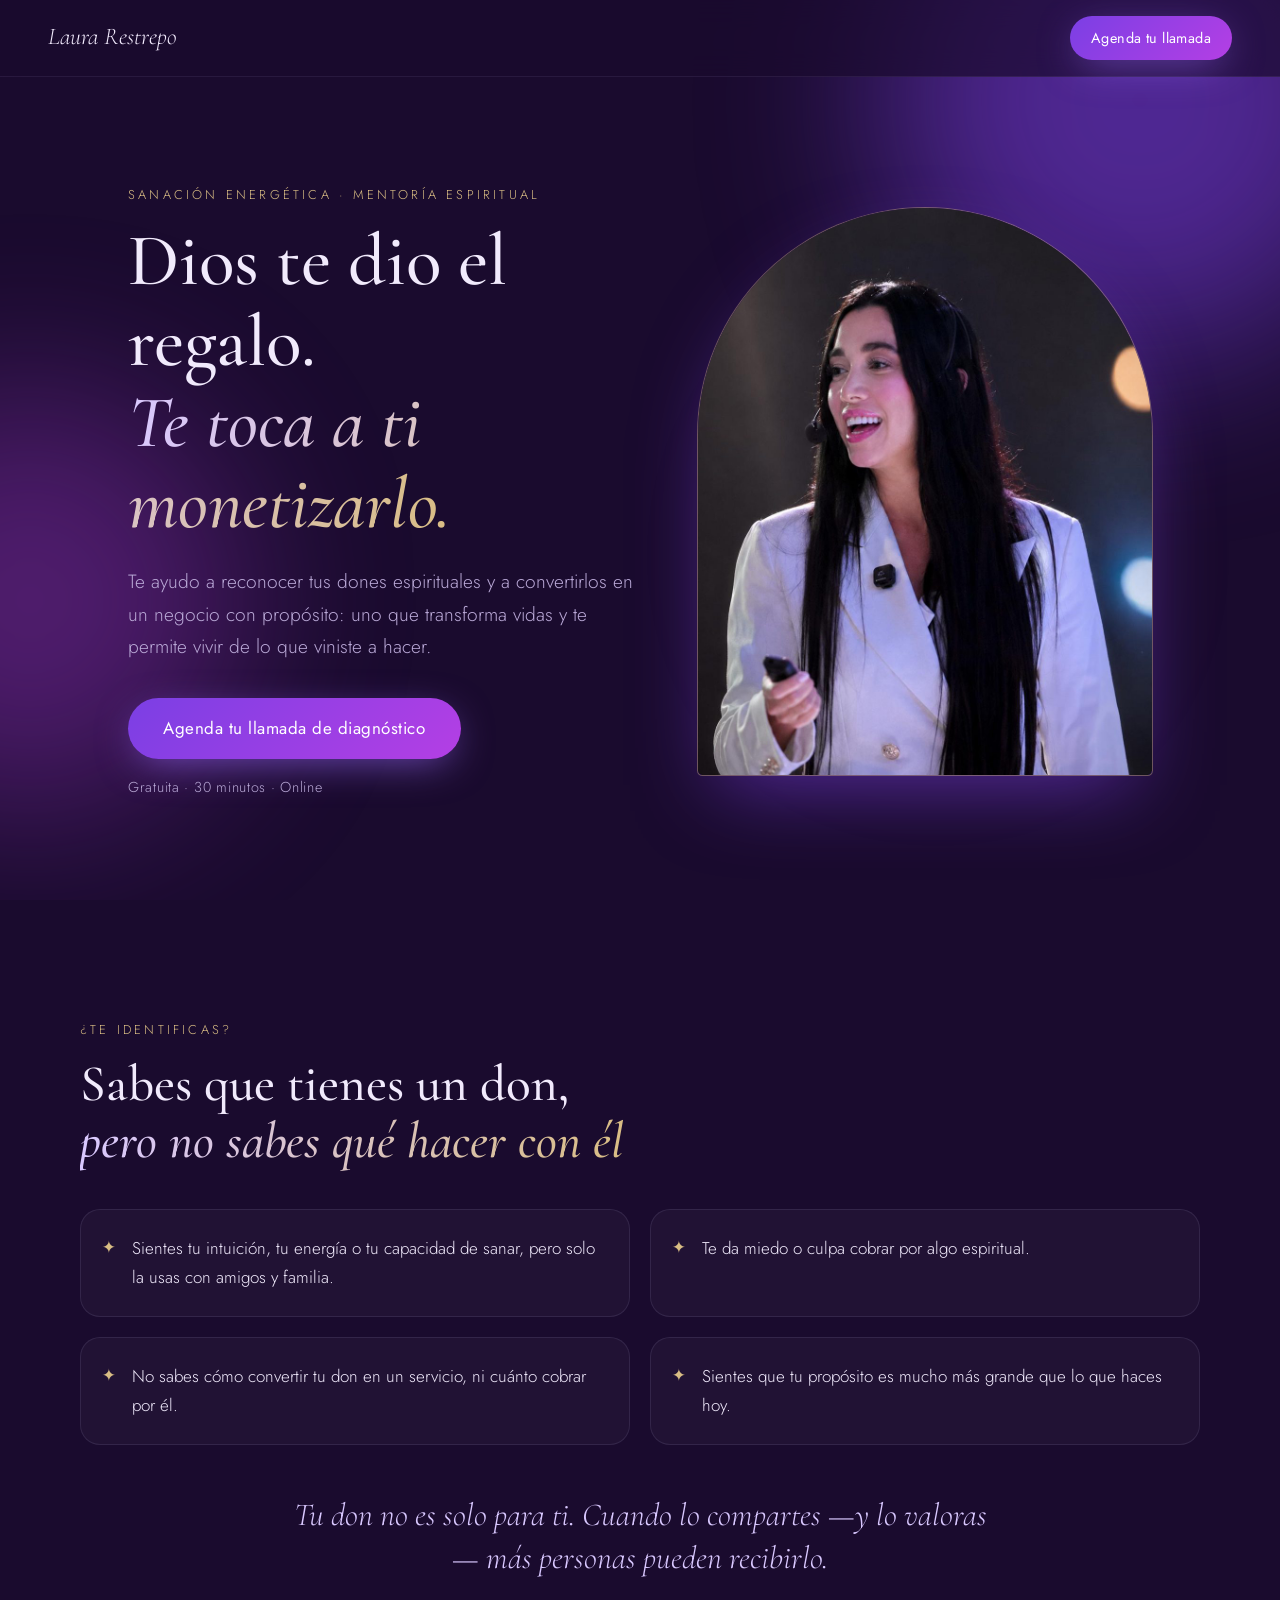
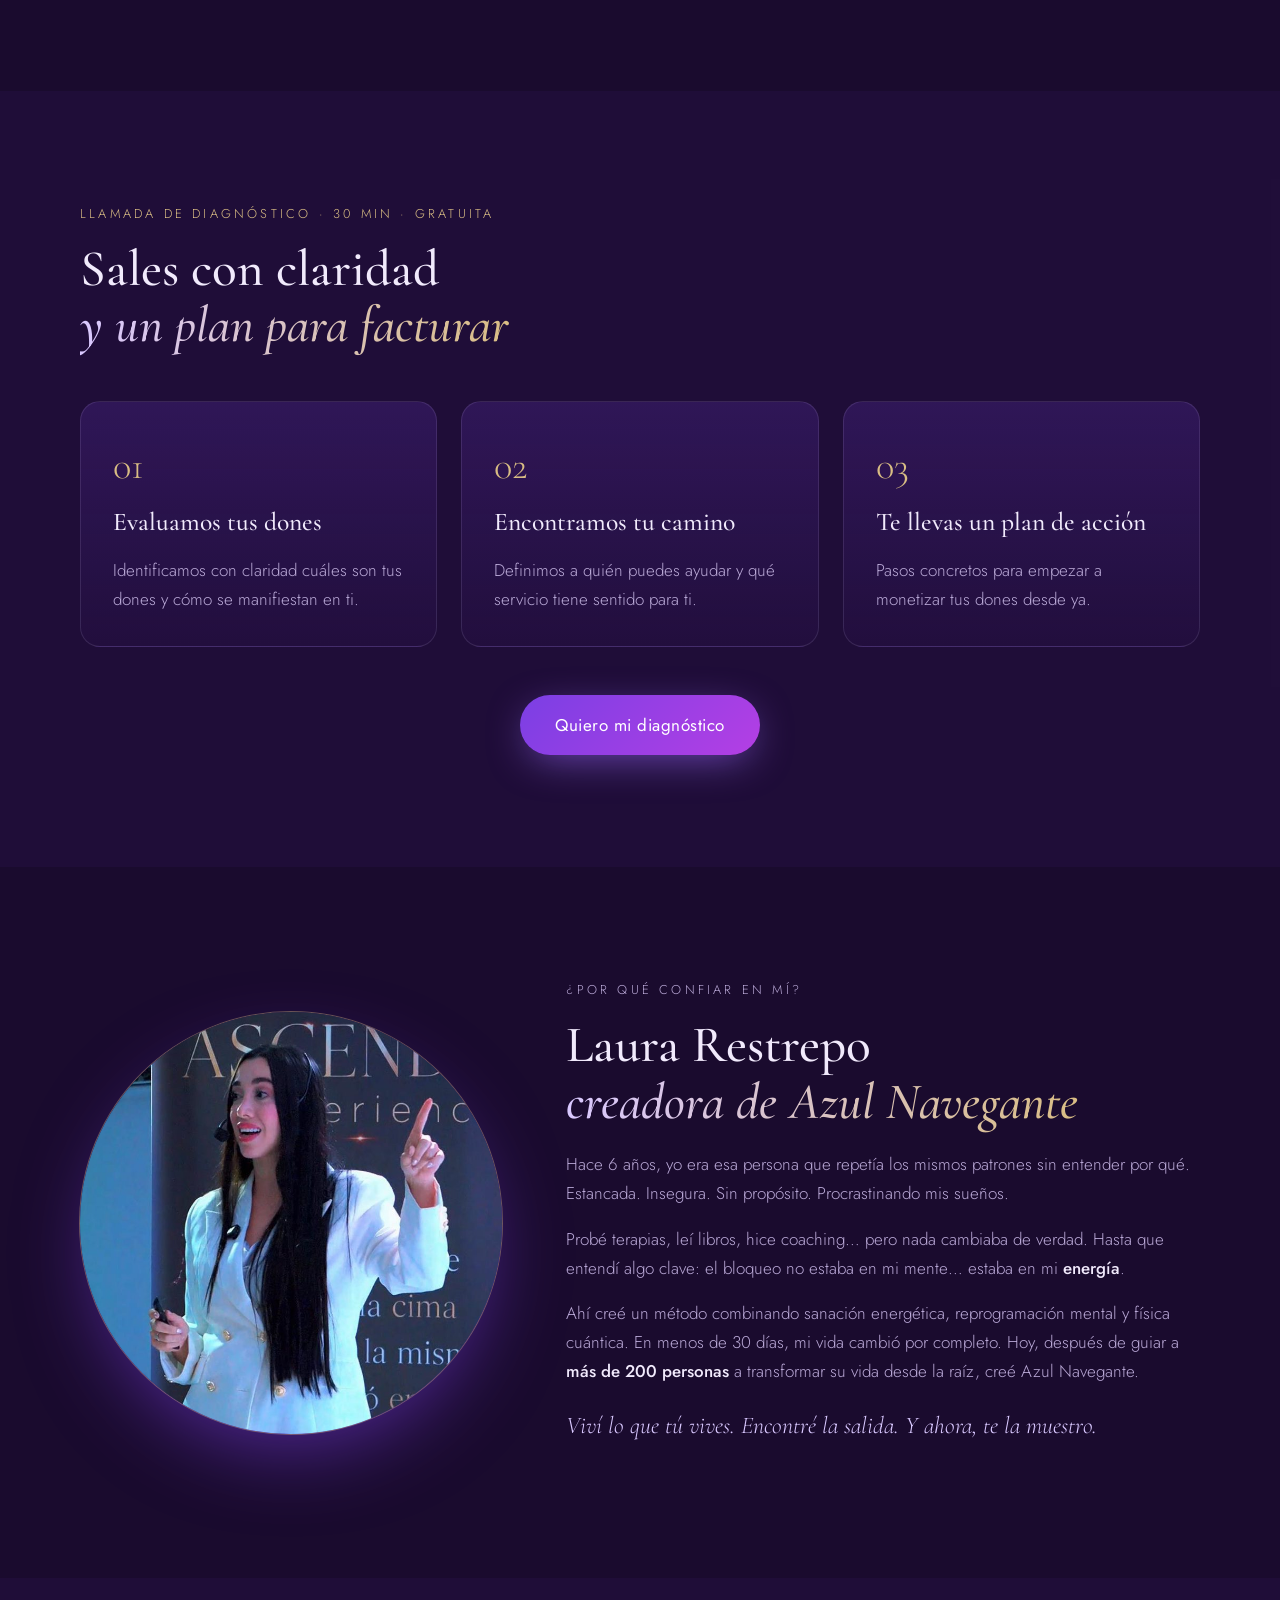
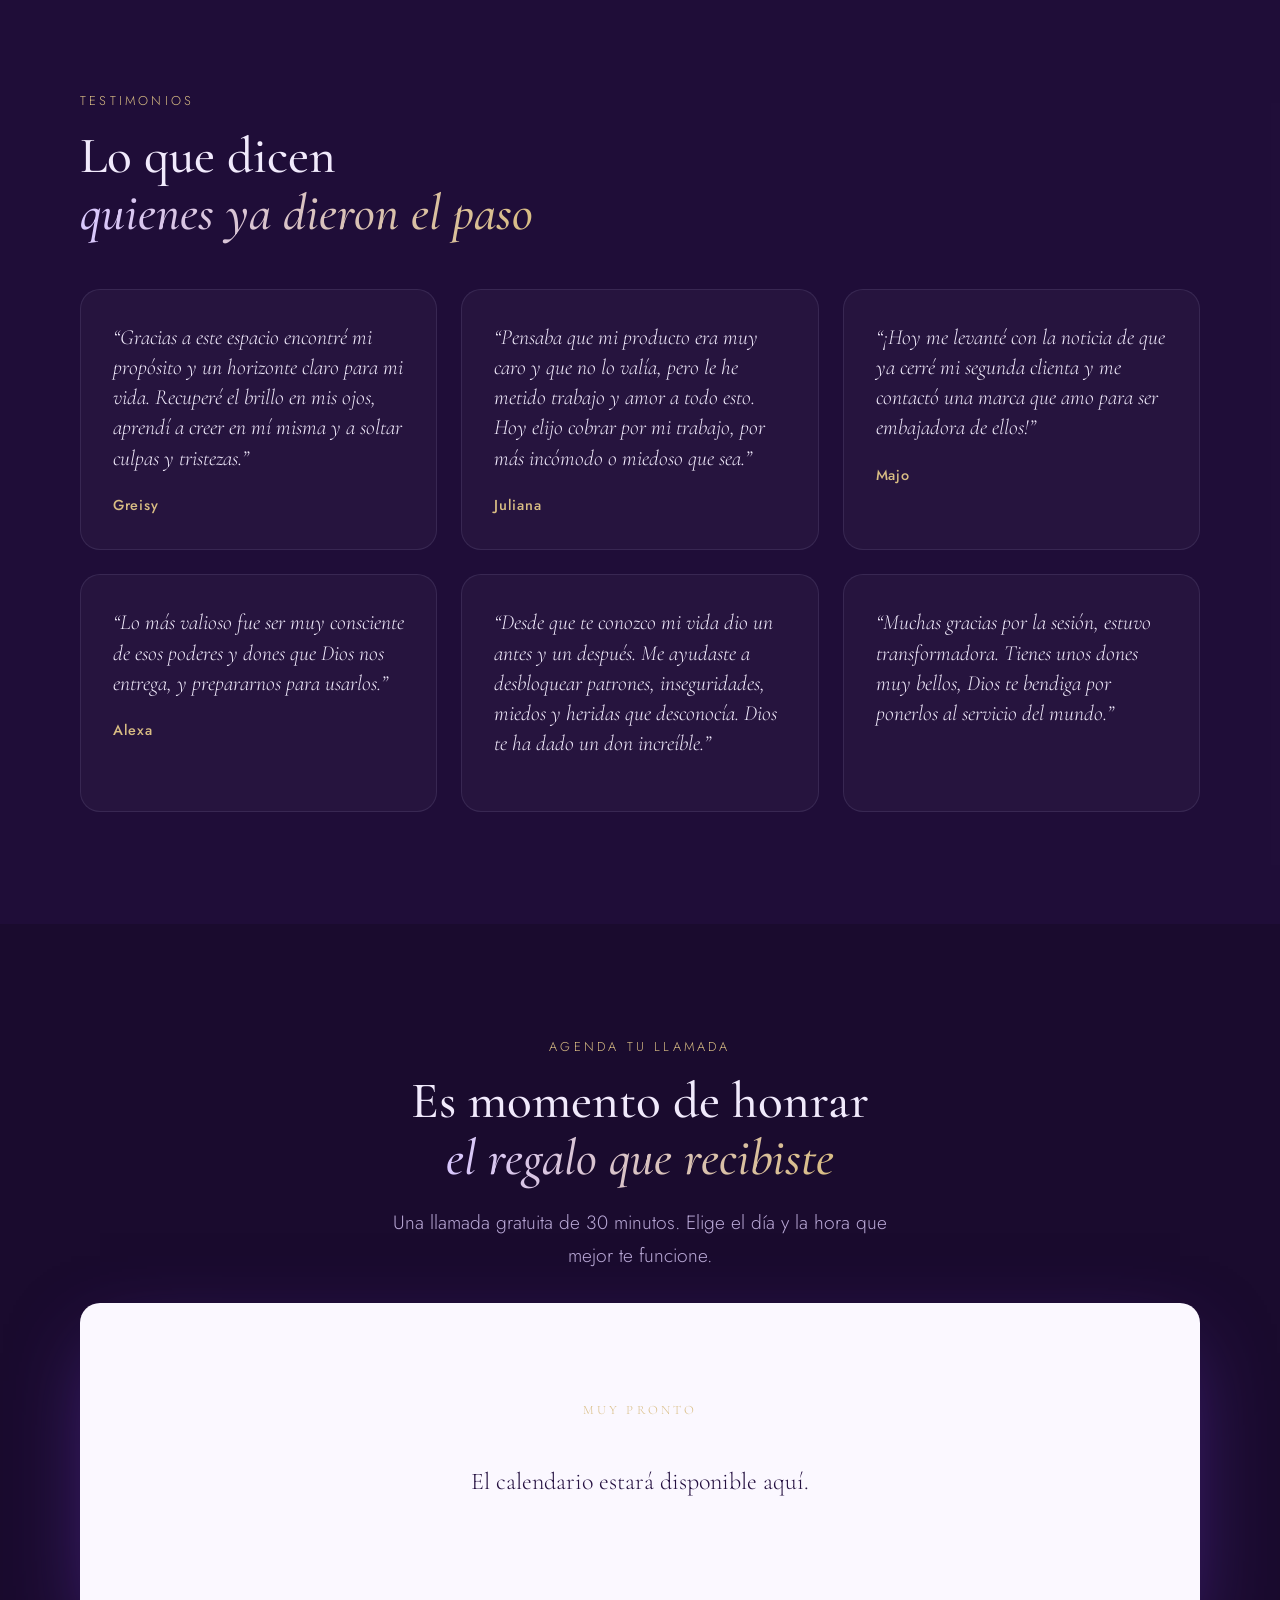
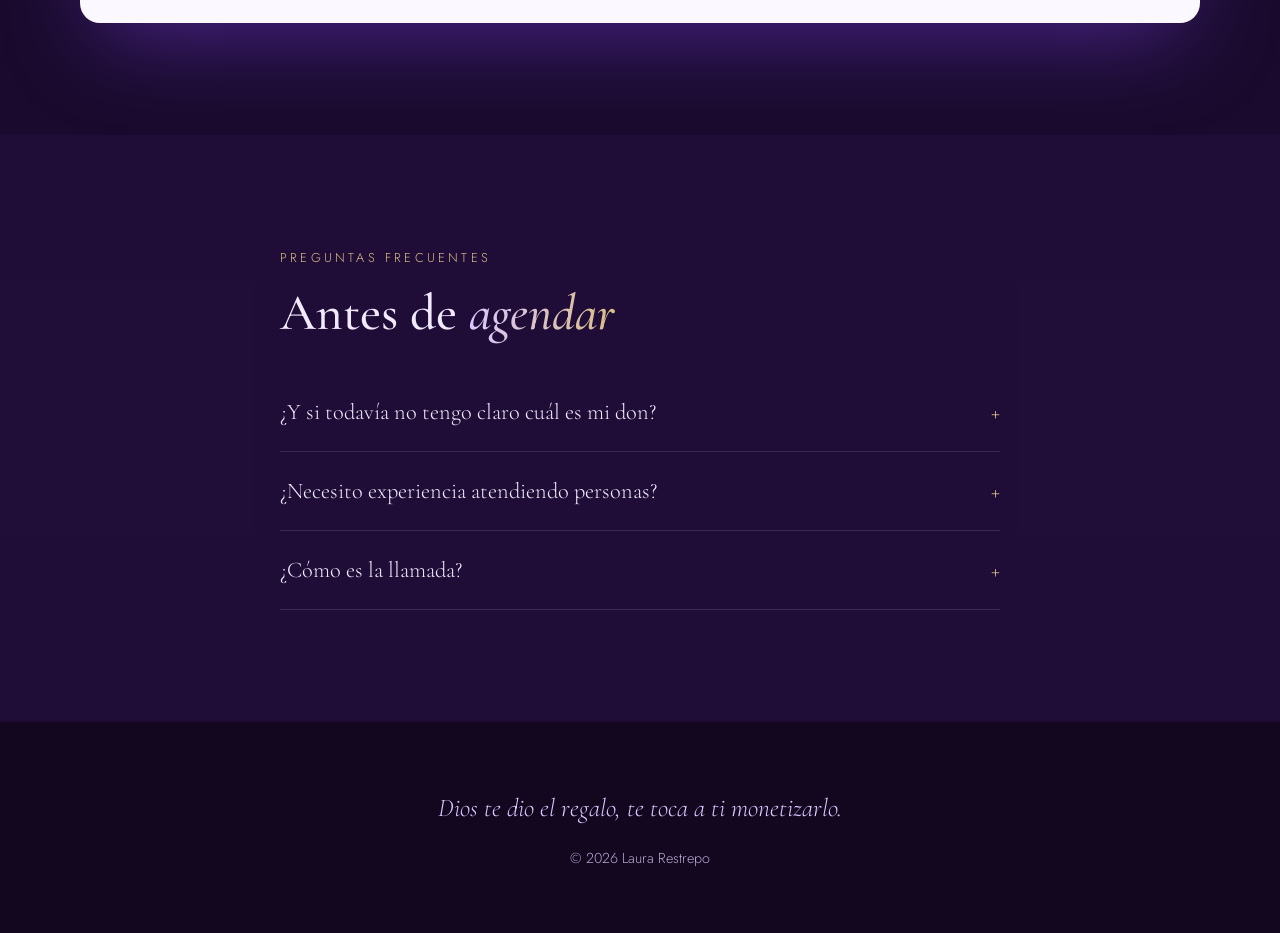
==== commit 37d1aaab: "Quitar enlaces a Instagram para evitar fugas de conversión Co-Authored-By: Claude Opus 5.5 <noreply@" ====
--- a/index.html
+++ b/index.html
@@ -122,9 +122,6 @@
             <strong>más de 200 personas</strong> a transformar su vida desde la raíz, creé Azul Navegante.
           </p>
           <p class="about__close">Viví lo que tú vives. Encontré la salida. Y ahora, te la muestro.</p>
-          <a href="https://www.instagram.com/laurarestrepocastilla/" target="_blank" rel="noopener" class="link">
-            Sígueme en Instagram →
-          </a>
         </div>
       </div>
     </section>
@@ -203,8 +200,7 @@
   <footer class="footer">
     <p class="footer__quote">Dios te dio el regalo, te toca a ti monetizarlo.</p>
     <p>
-      <a href="https://www.instagram.com/laurarestrepocastilla/" target="_blank" rel="noopener">@laurarestrepocastilla</a>
-      · © <span id="year"></span> Laura Restrepo
+      © <span id="year"></span> Laura Restrepo
     </p>
   </footer>
 
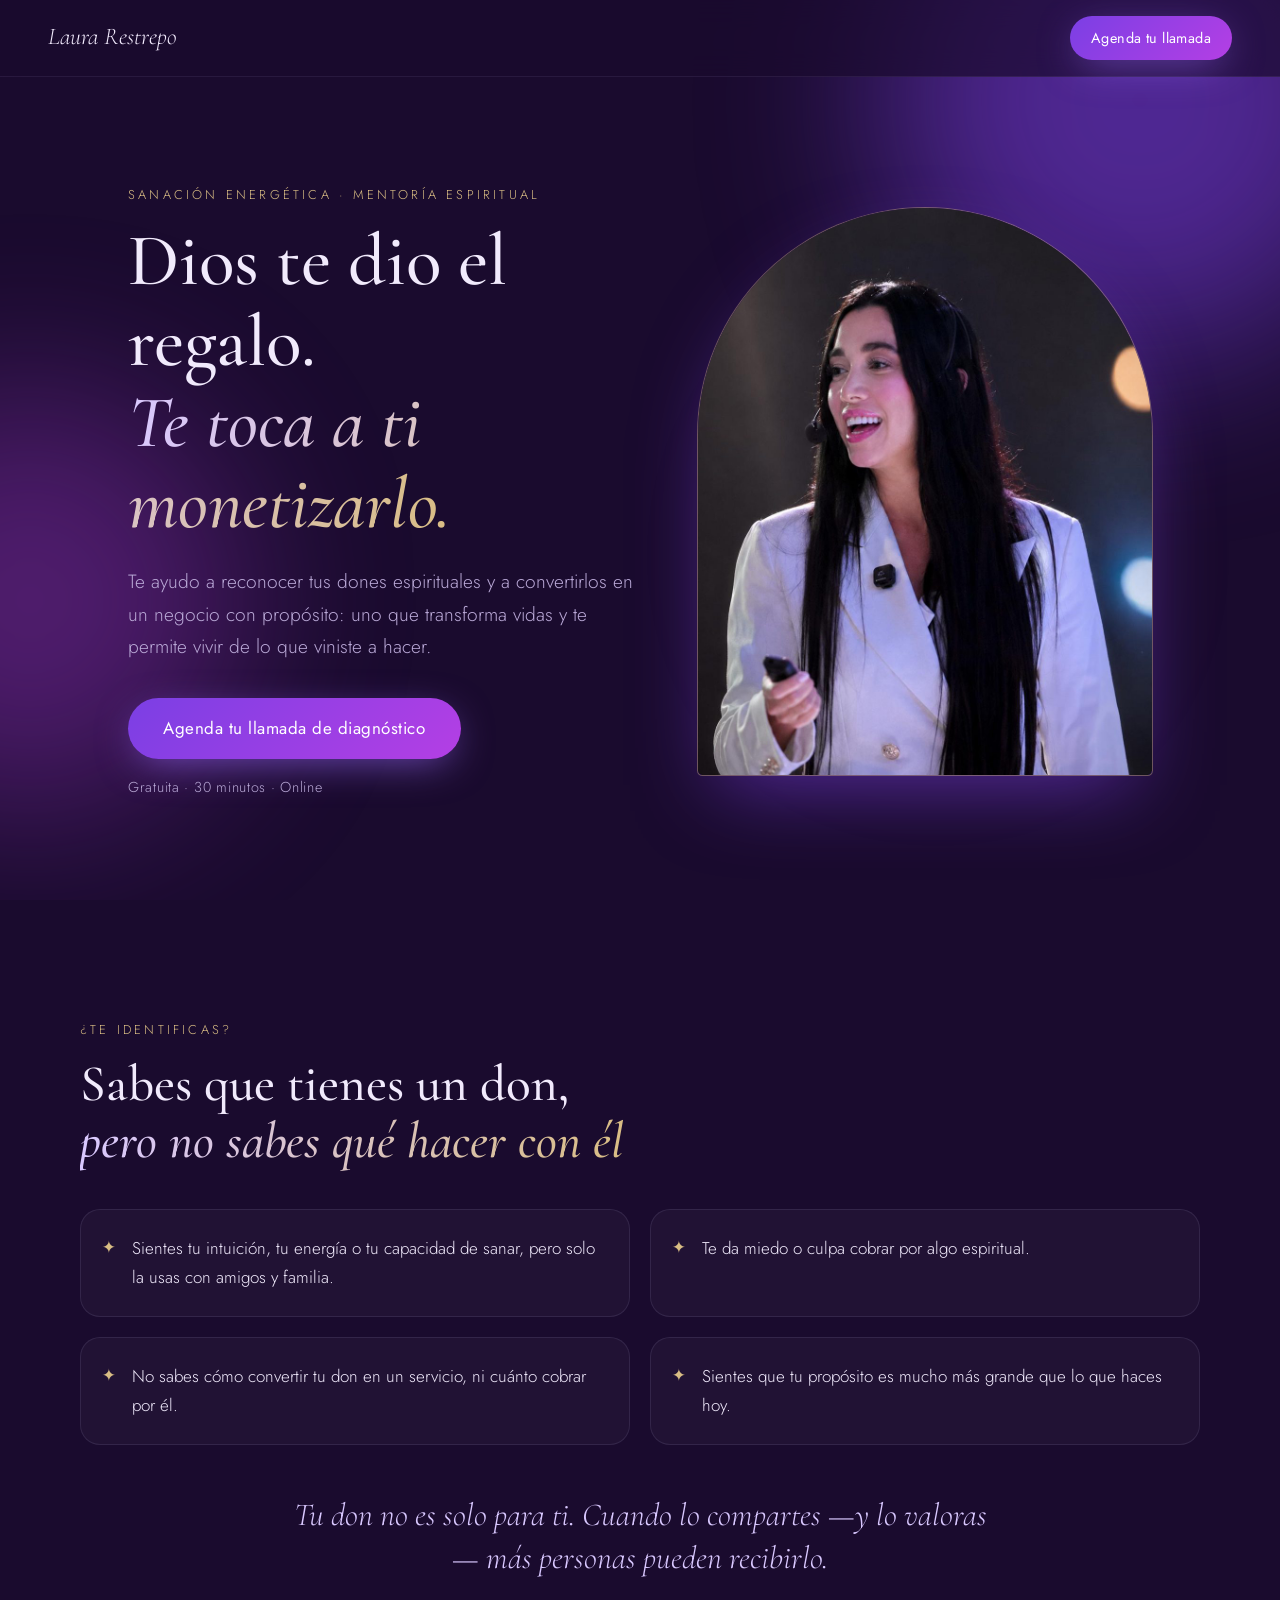
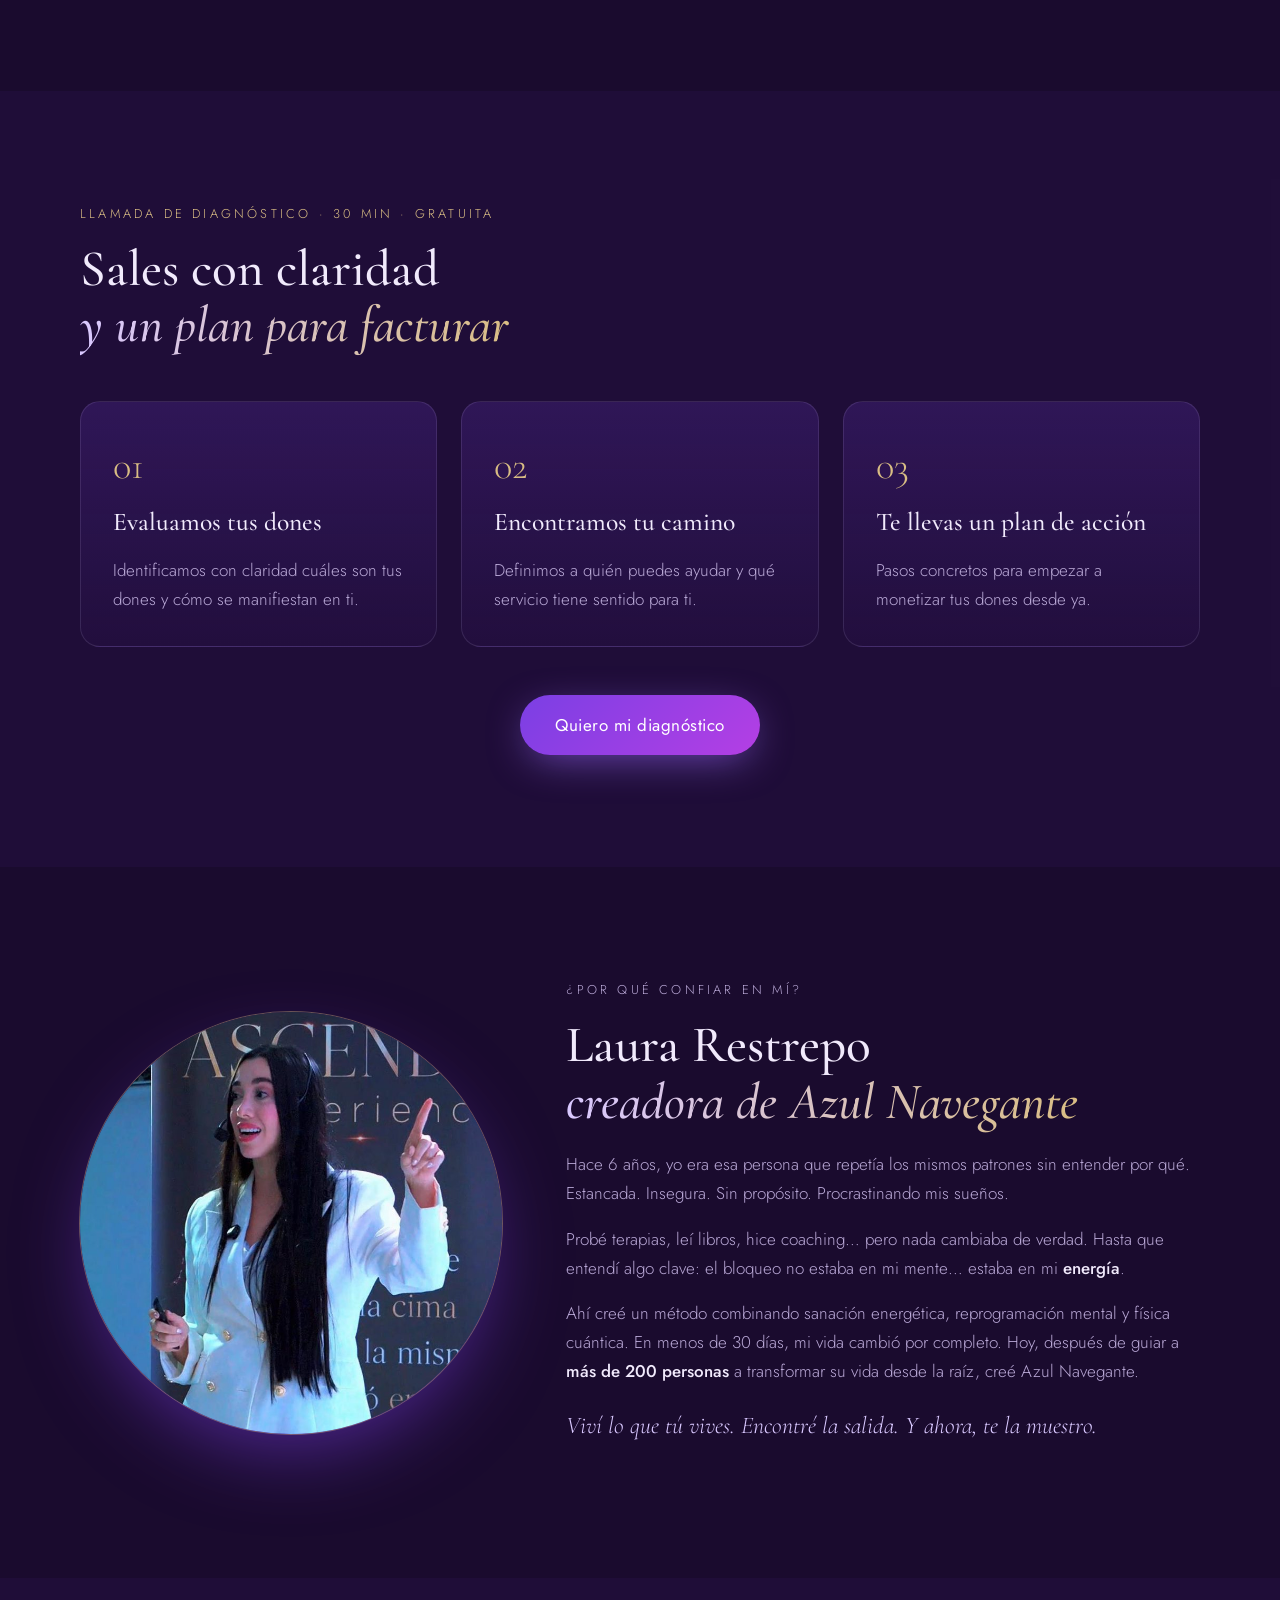
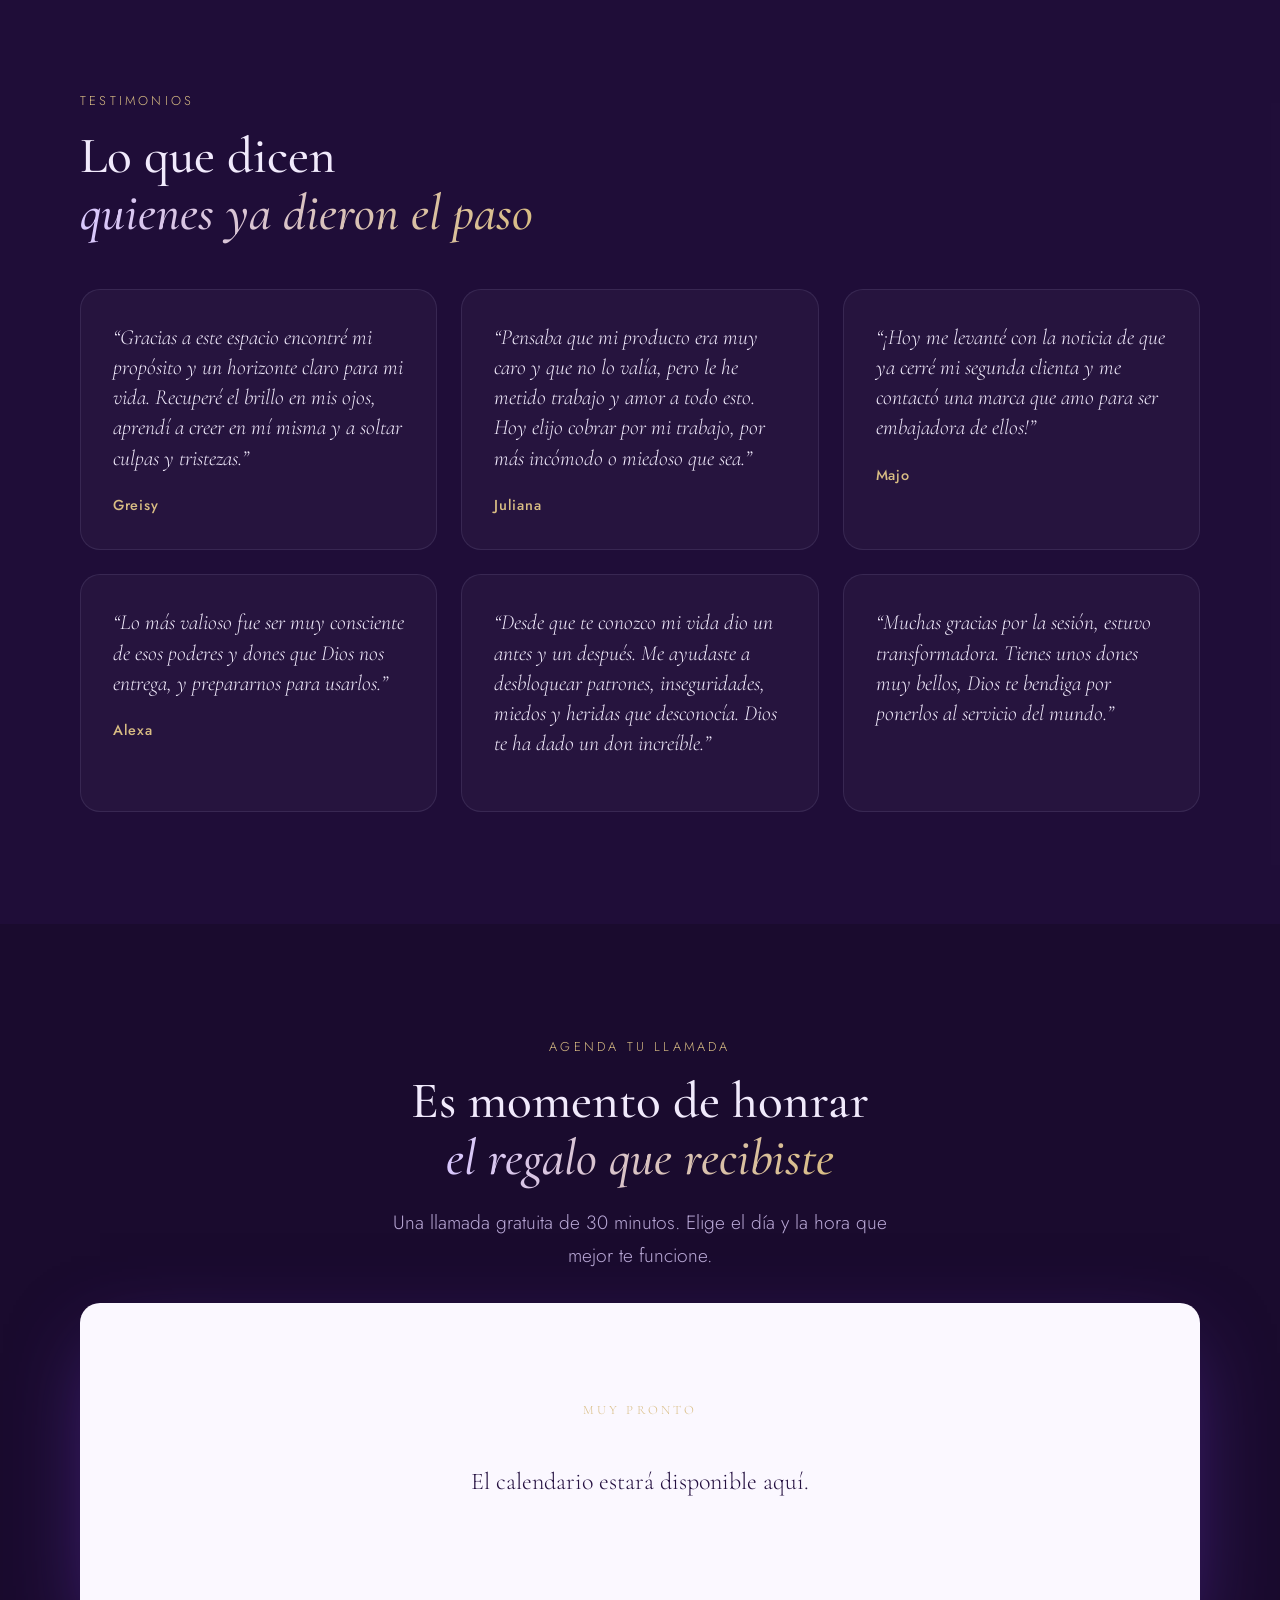
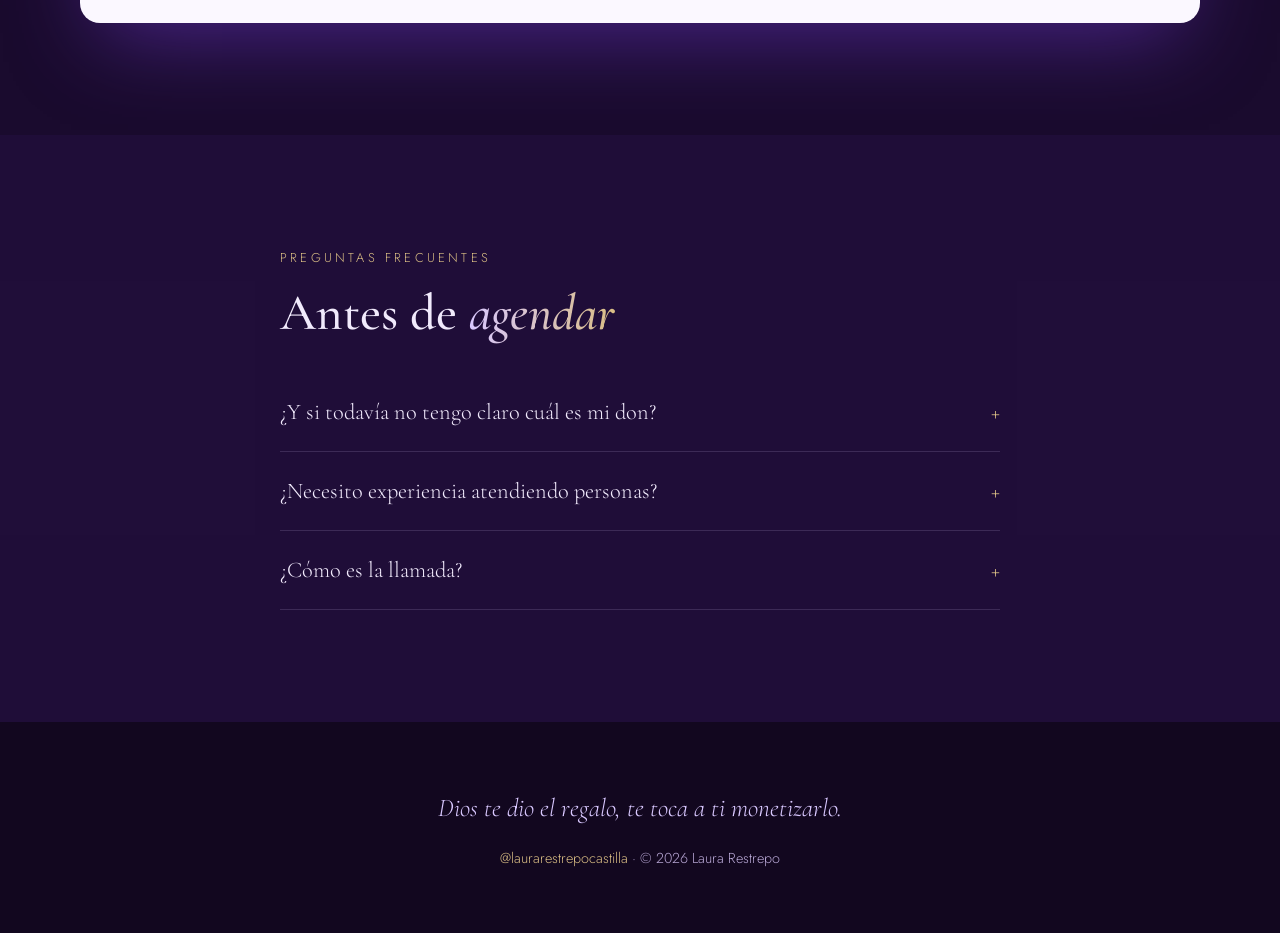
==== commit 1ac5ee36: "Restaurar el @ de Instagram en el footer Co-Authored-By: Claude Opus 5.5 <noreply@anthropic.com>" ====
--- a/index.html
+++ b/index.html
@@ -200,7 +200,8 @@
   <footer class="footer">
     <p class="footer__quote">Dios te dio el regalo, te toca a ti monetizarlo.</p>
     <p>
-      © <span id="year"></span> Laura Restrepo
+      <a href="https://www.instagram.com/laurarestrepocastilla/" target="_blank" rel="noopener">@laurarestrepocastilla</a>
+      · © <span id="year"></span> Laura Restrepo
     </p>
   </footer>
 
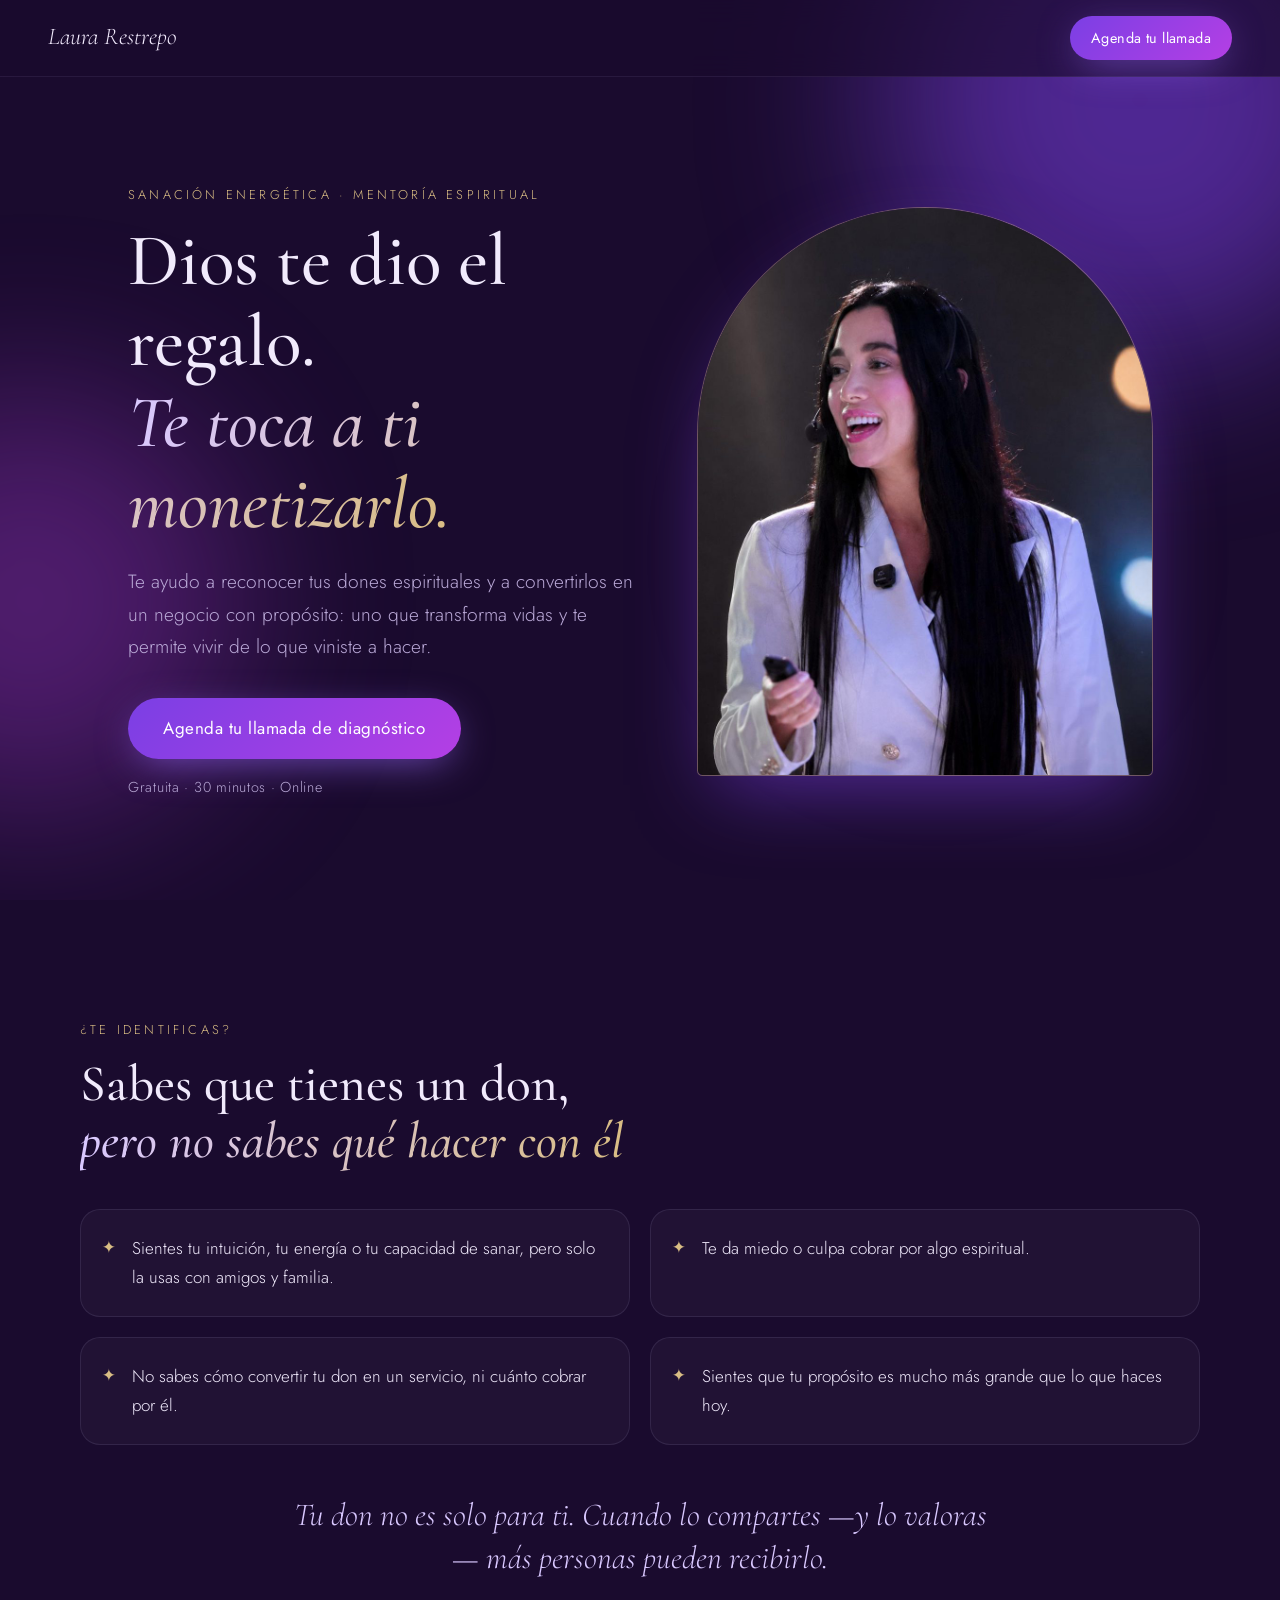
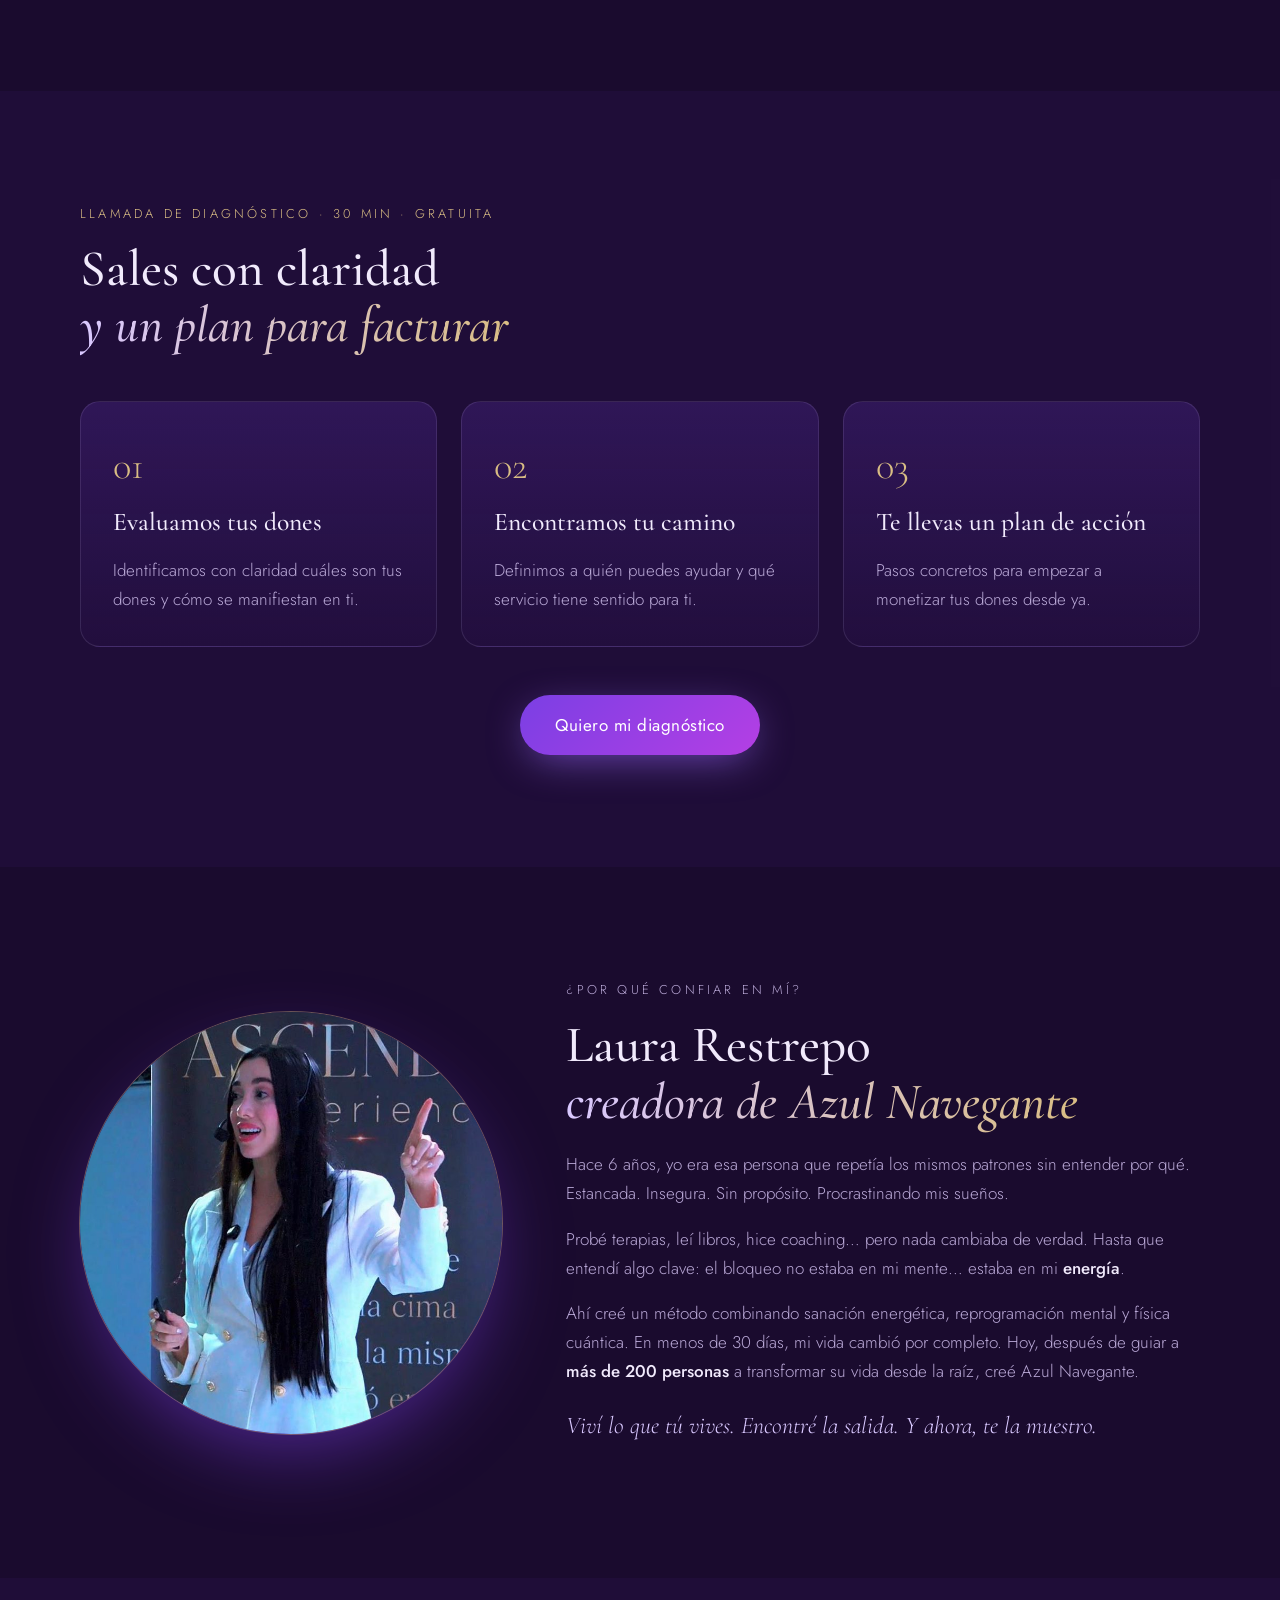
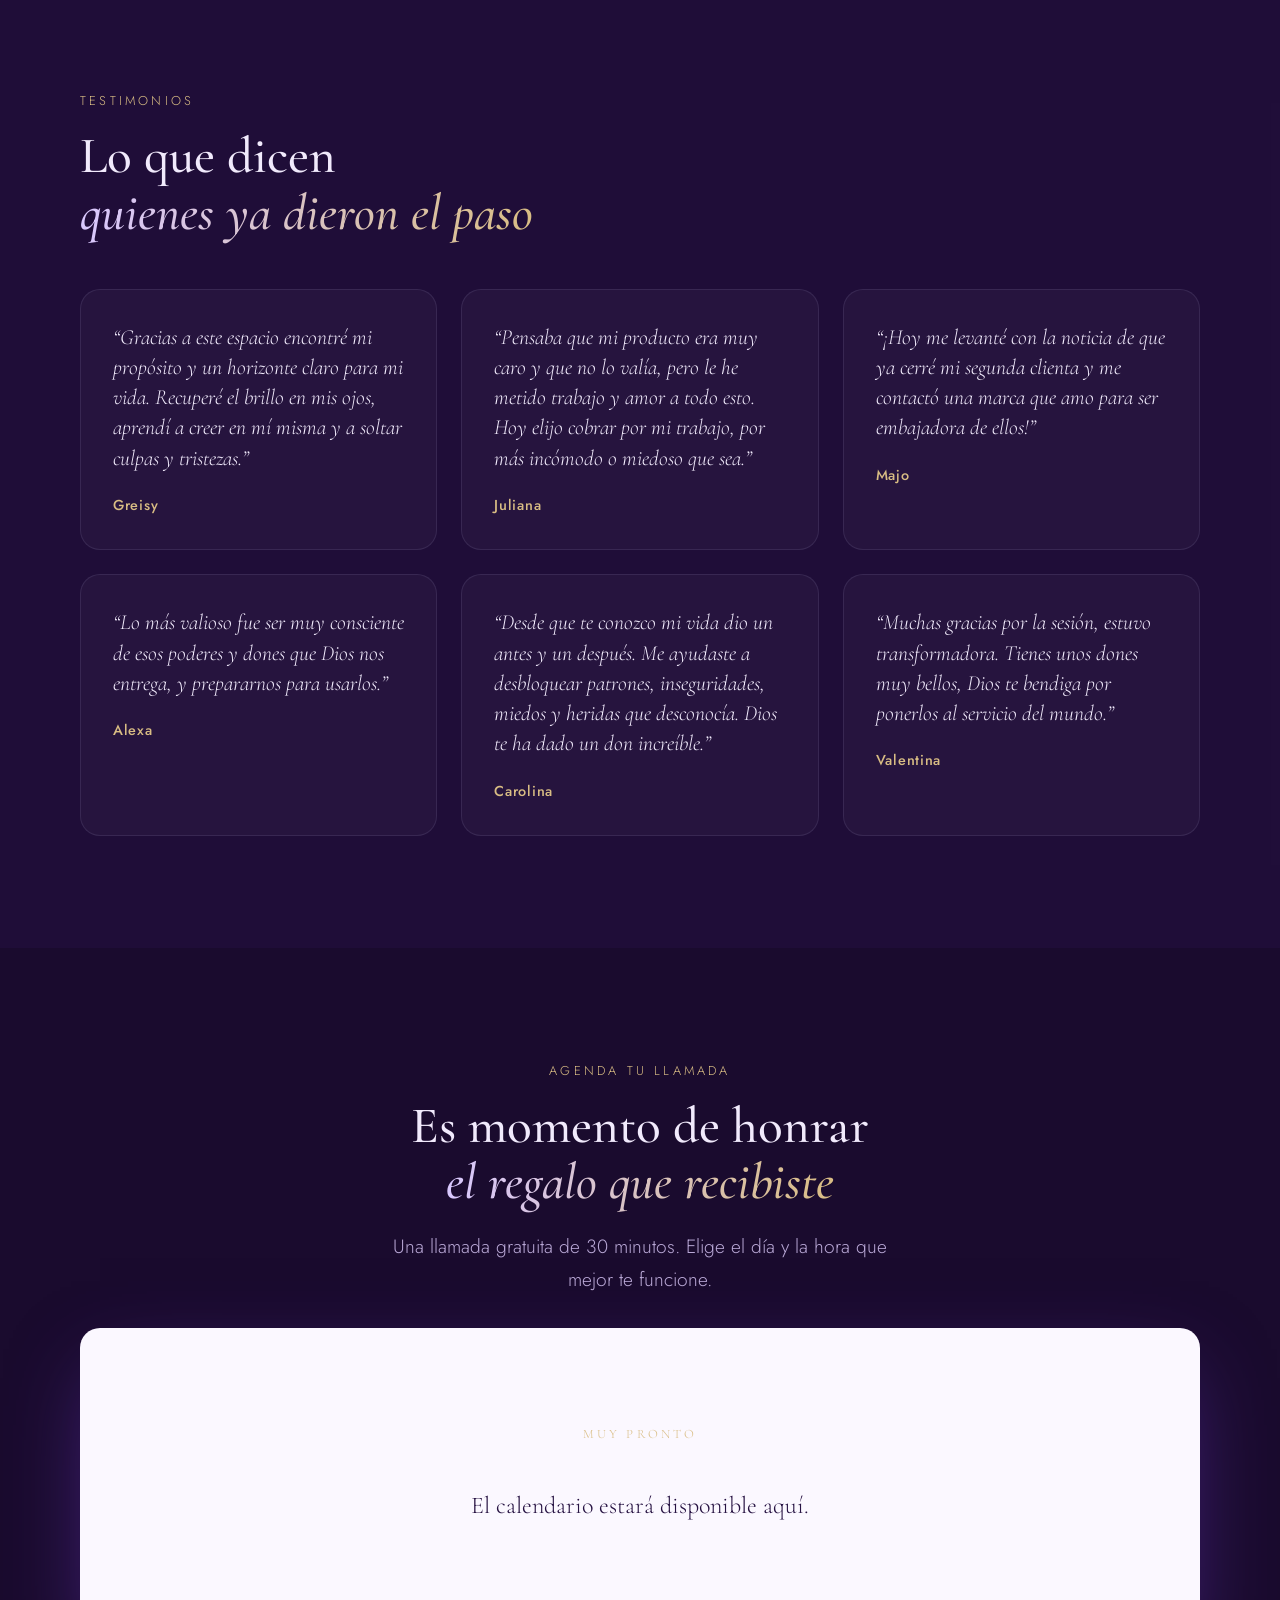
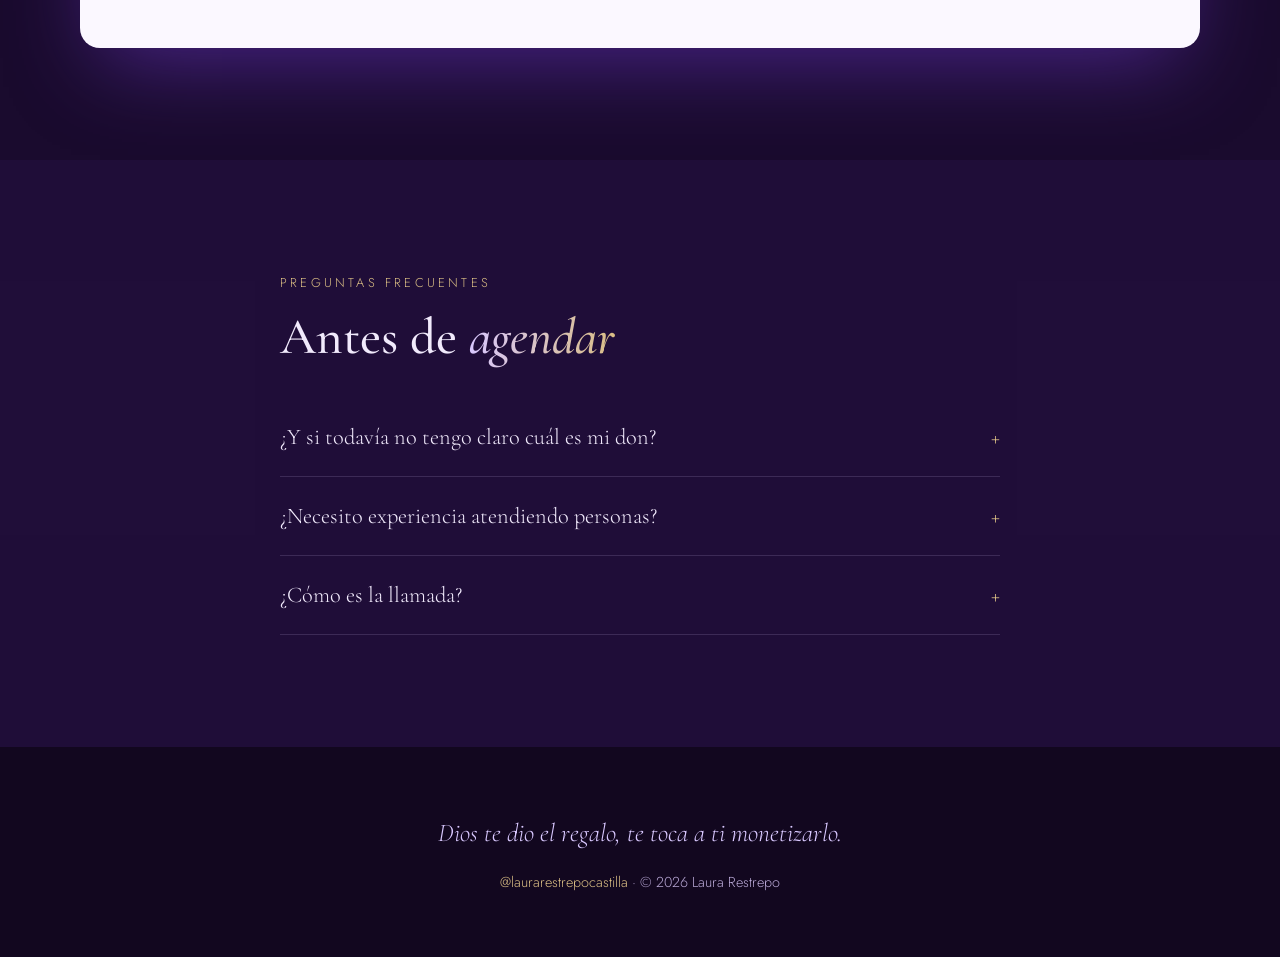
==== commit 96a28013: "Nombres en los dos testimonios sin firma Co-Authored-By: Claude Opus 5.5 <noreply@anthropic.com>" ====
--- a/index.html
+++ b/index.html
@@ -150,9 +150,11 @@
           </figure>
           <figure class="testimonial reveal">
             <blockquote>“Desde que te conozco mi vida dio un antes y un después. Me ayudaste a desbloquear patrones, inseguridades, miedos y heridas que desconocía. Dios te ha dado un don increíble.”</blockquote>
+            <figcaption><strong>Carolina</strong></figcaption>
           </figure>
           <figure class="testimonial reveal">
             <blockquote>“Muchas gracias por la sesión, estuvo transformadora. Tienes unos dones muy bellos, Dios te bendiga por ponerlos al servicio del mundo.”</blockquote>
+            <figcaption><strong>Valentina</strong></figcaption>
           </figure>
         </div>
       </div>
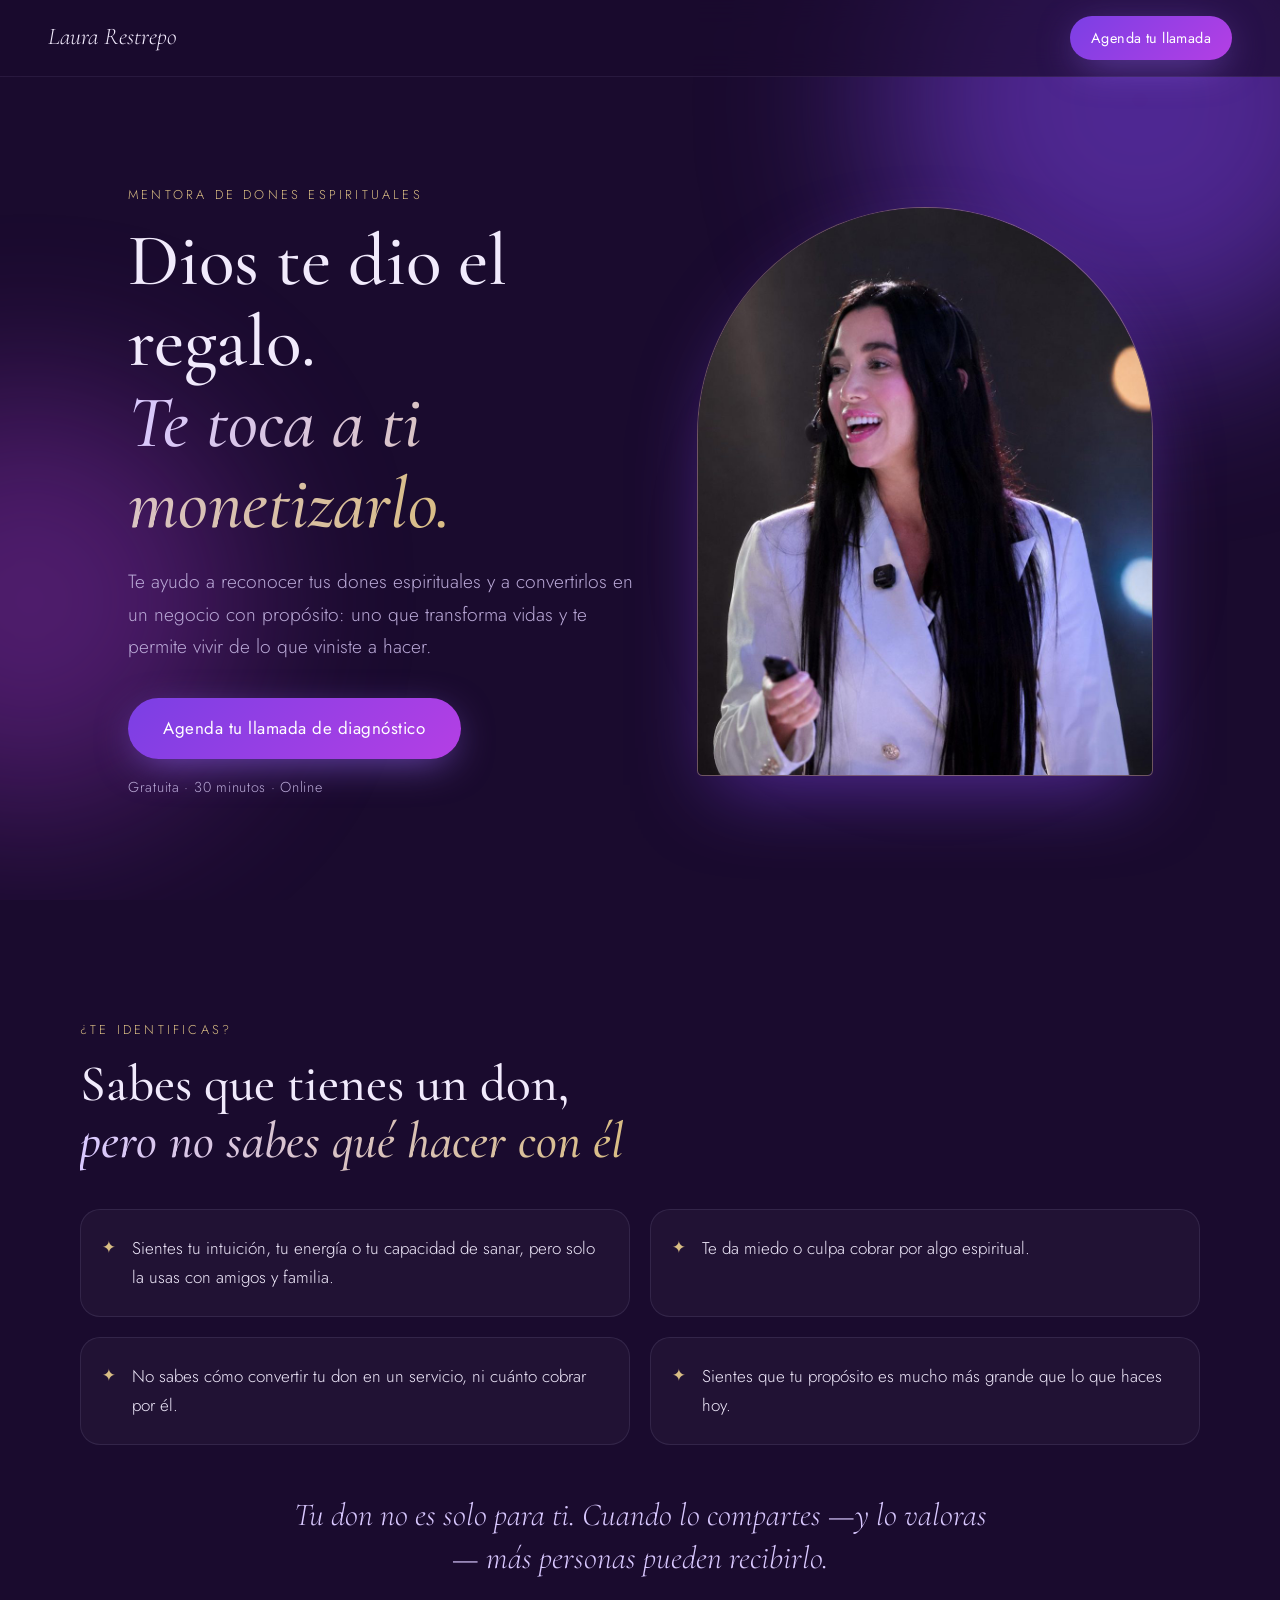
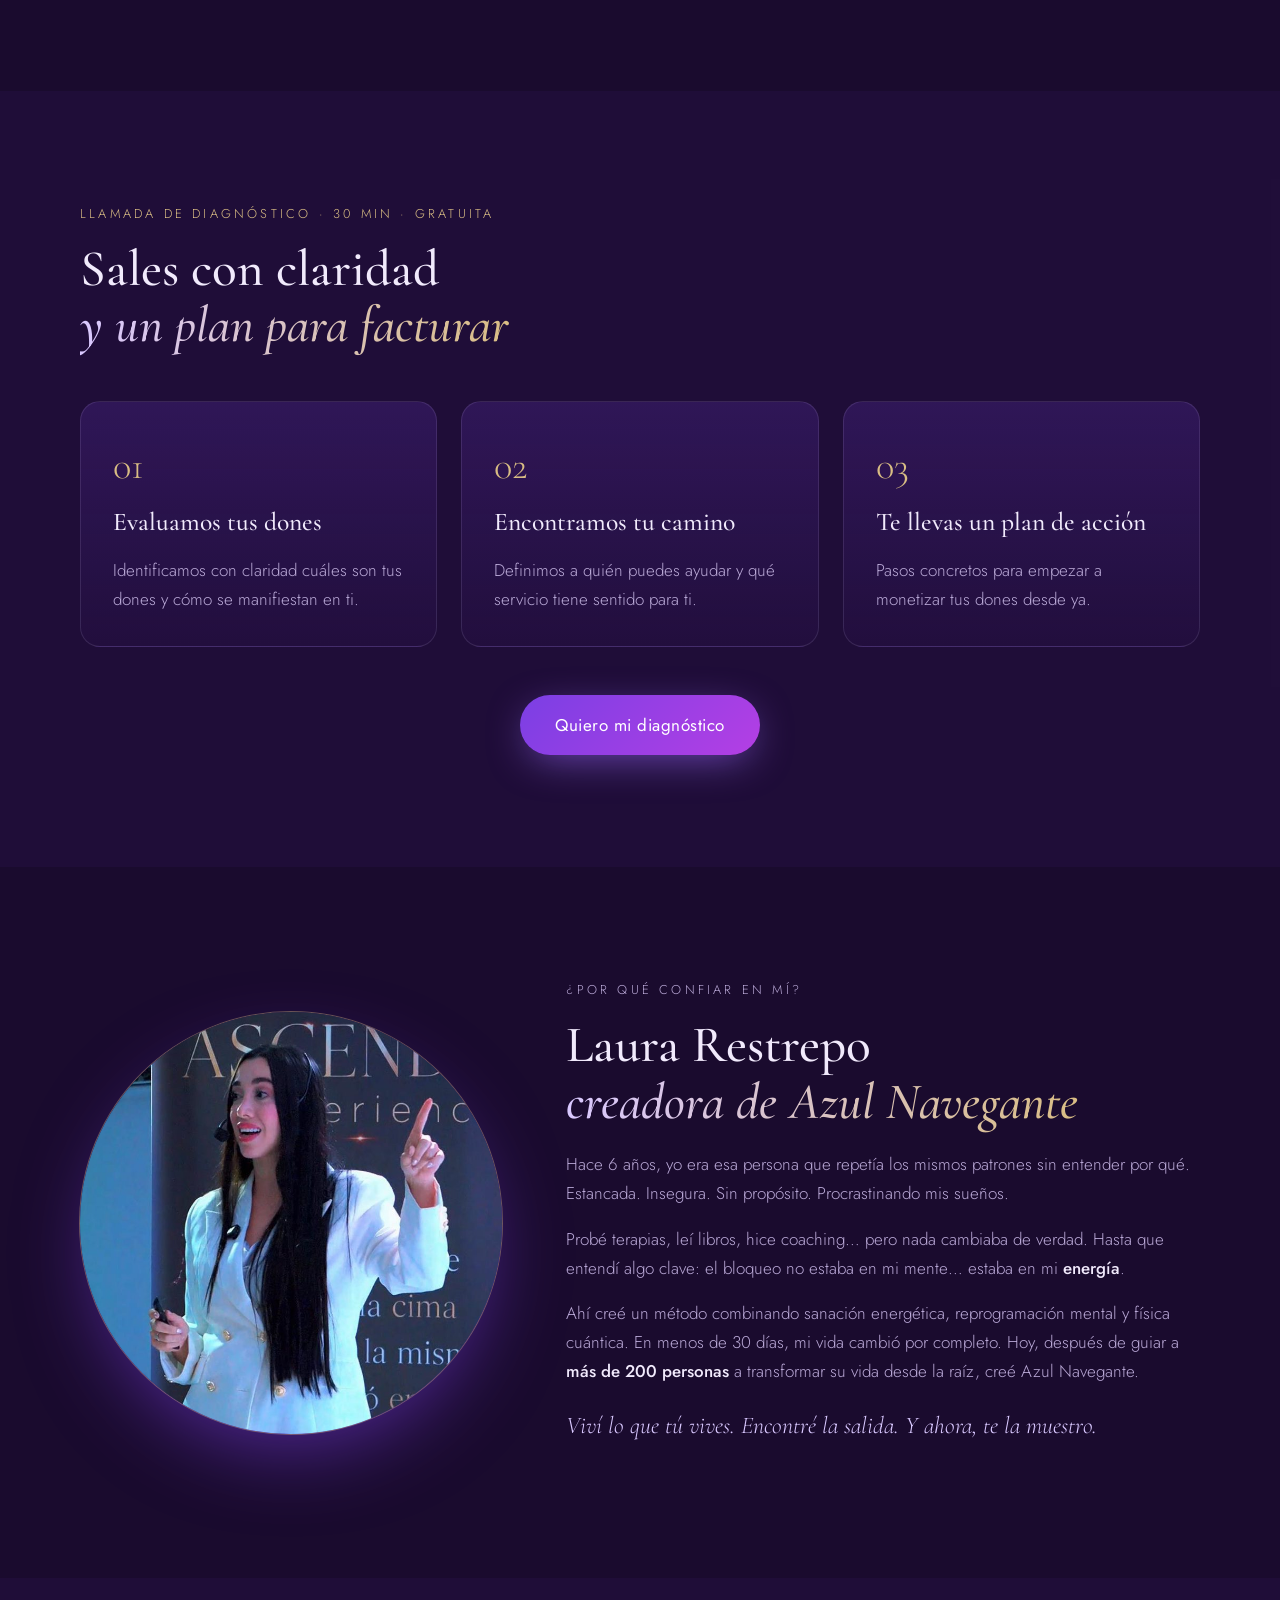
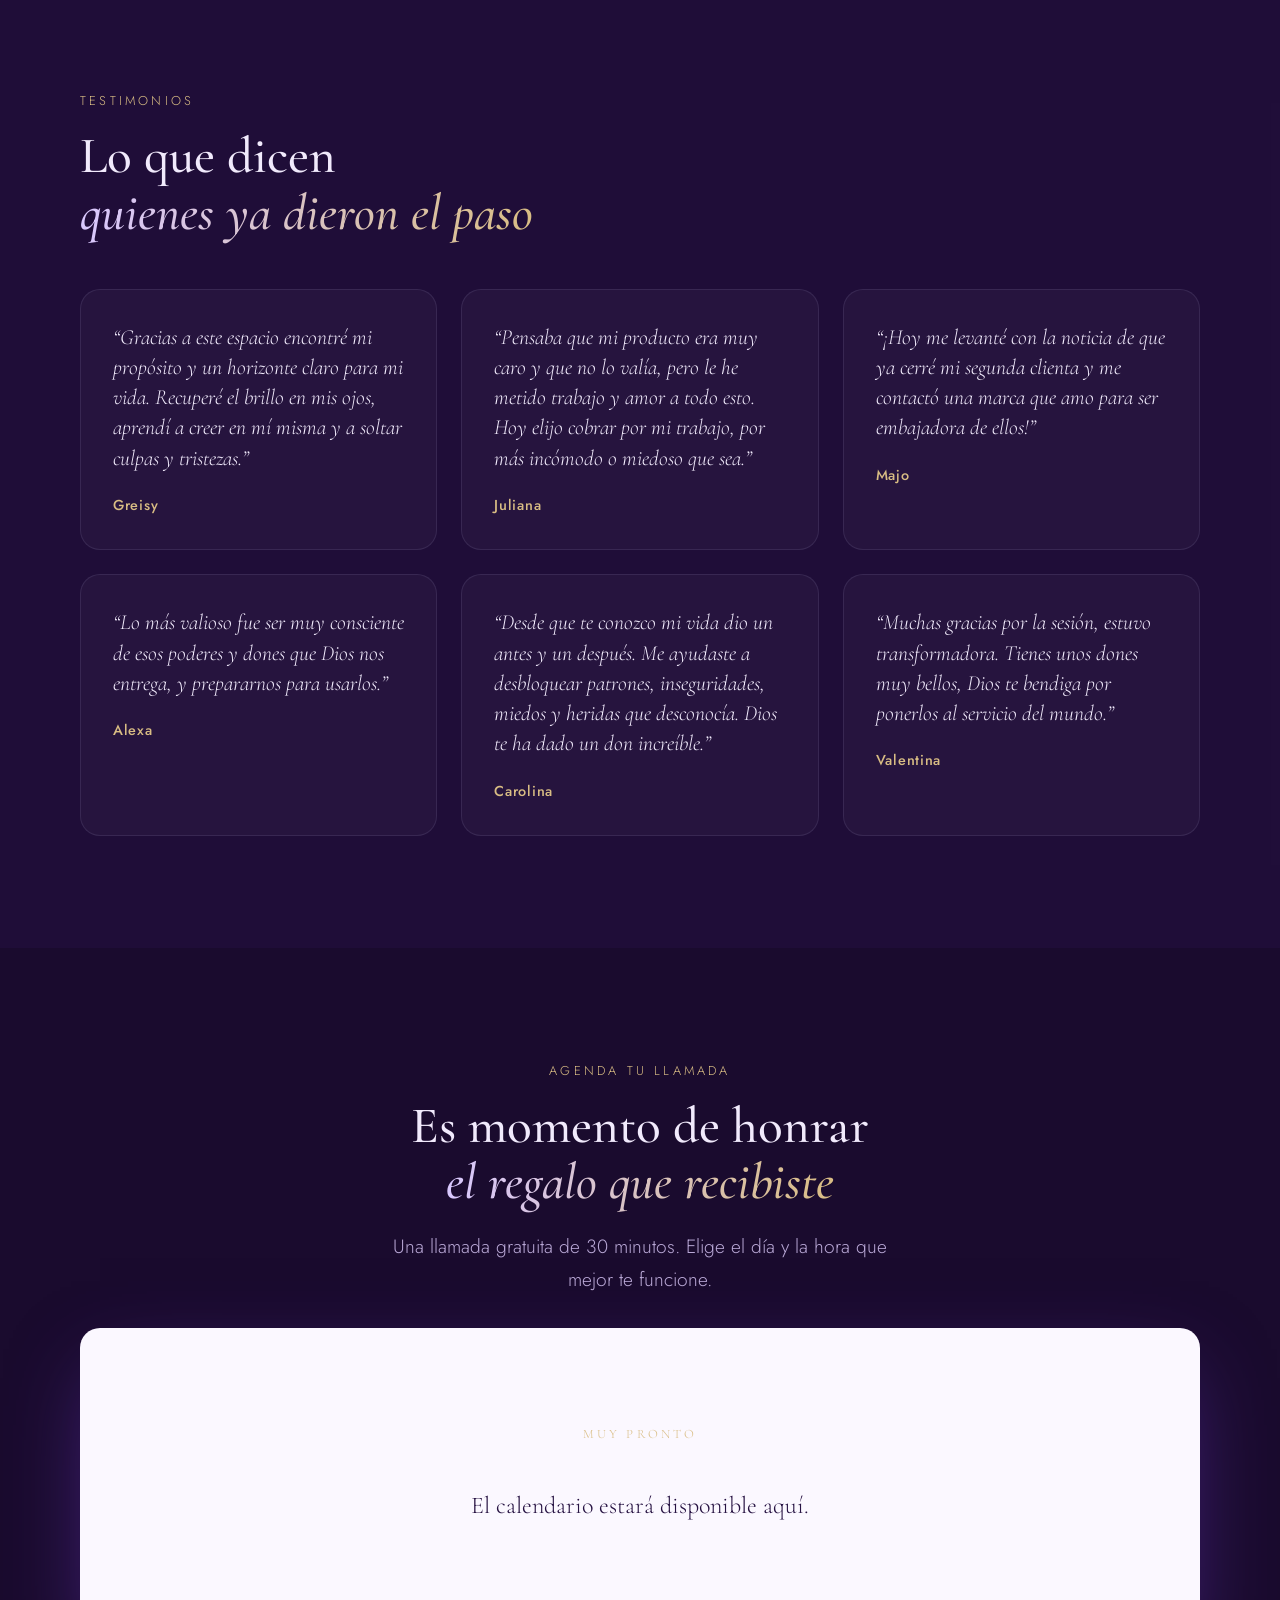
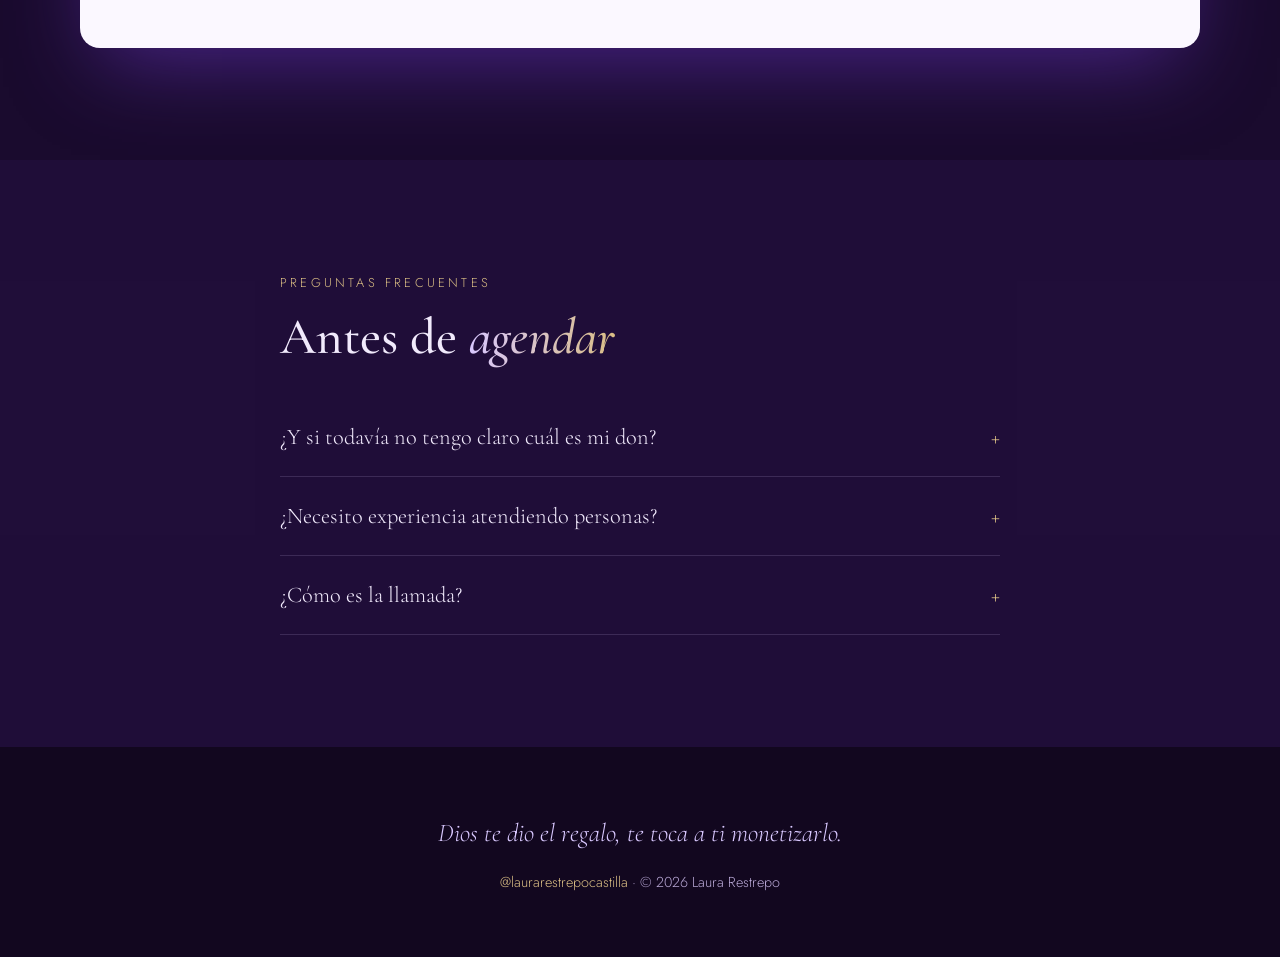
==== commit 468733b1: "Laura como Mentora de dones espirituales Co-Authored-By: Claude Opus 5.5 <noreply@anthropic.com>" ====
--- a/index.html
+++ b/index.html
@@ -10,7 +10,7 @@
   <!-- Open Graph (cómo se ve el link al compartirlo en WhatsApp / Instagram) -->
   <meta property="og:title" content="Dios te dio el regalo. Te toca a ti monetizarlo." />
   <meta property="og:description" content="Agenda tu llamada de diagnóstico con Laura Restrepo." />
-  <meta property="og:image" content="/assets/laura.jpg" />
+  <meta property="og:image" content="https://azulnavegante.com/assets/laura.jpg" />
   <meta property="og:type" content="website" />
 
   <link rel="preconnect" href="https://fonts.googleapis.com" />
@@ -34,7 +34,7 @@
     <!-- HERO -->
     <section class="hero">
       <div class="hero__text reveal">
-        <p class="eyebrow">Sanación energética · Mentoría espiritual</p>
+        <p class="eyebrow">Mentora de dones espirituales</p>
         <h1>Dios te dio el regalo.<br /><em>Te toca a ti monetizarlo.</em></h1>
         <p class="lead">
           Te ayudo a reconocer tus dones espirituales y a convertirlos en un negocio
@@ -46,7 +46,7 @@
       <div class="hero__photo reveal">
         <div class="photo-frame">
           <!-- Reemplaza assets/laura.jpg por la foto principal de Laura (vertical, 4:5) -->
-          <img src="assets/laura.jpg" alt="Laura Restrepo, sanadora energética" onerror="this.remove()" />
+          <img src="assets/laura.jpg" alt="Laura Restrepo, mentora de dones espirituales" onerror="this.remove()" />
         </div>
       </div>
     </section>
